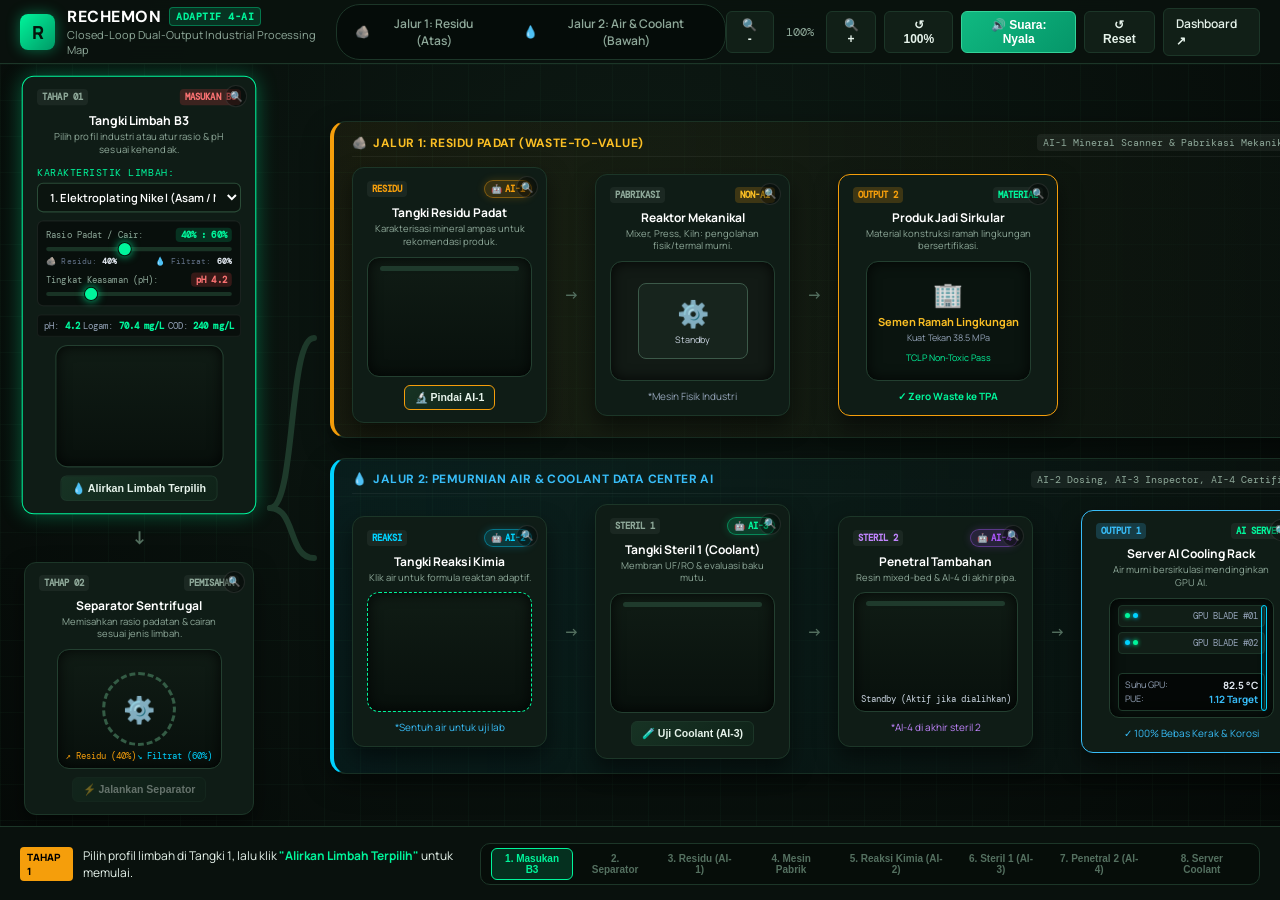
==== simulation.html @ 48125210 "Add files via upload" ====
<!doctype html>
<html lang="id">
<head>
  <meta charset="utf-8">
  <meta name="viewport" content="width=device-width, initial-scale=1">
  <meta name="theme-color" content="#070d0a">
  <meta name="description" content="Simulator Flowchart Horizontal RECHEMON: Pengolahan Limbah Industri Adaptif Multi-Karakteristik dengan 4-AI Sensor dan Sistem Pendingin Data Center.">
  <title>RECHEMON | Simulator Flowchart Horizontal 4-AI Adaptif</title>
  <link rel="preconnect" href="https://fonts.googleapis.com">
  <link href="https://fonts.googleapis.com/css2?family=DM+Mono:wght@400;500;700&family=DM+Sans:wght@400;500;700;800&family=Manrope:wght@400;500;600;700;800&display=swap" rel="stylesheet">
  <link rel="stylesheet" href="simulation.css">
</head>
<body>
  <div class="game-viewport">
    
    <!-- TOP GAME HUD BAR -->
    <header class="game-hud-top">
      <div class="brand-section">
        <div class="brand-badge">R</div>
        <div class="brand-title">
          <h1>RECHEMON <span class="tag">ADAPTIF 4-AI</span></h1>
          <p>Closed-Loop Dual-Output Industrial Processing Map</p>
        </div>
      </div>

      <!-- Quick Branch Focus Switcher -->
      <nav class="branch-switcher" aria-label="Pemilih Cabang Alur">
        <button type="button" class="branch-btn residue-btn" id="btnBranchResidue">
          <span>🪨</span> Jalur 1: Residu (Atas)
        </button>
        <button type="button" class="branch-btn water-btn" id="btnBranchWater">
          <span>💧</span> Jalur 2: Air & Coolant (Bawah)
        </button>
      </nav>

      <!-- HUD Controls -->
      <div class="hud-actions">
        <button type="button" class="hud-btn" id="btnZoomOut" title="Perkecil Tampilan (Zoom Out)">🔍 -</button>
        <span id="zoomDisplay" style="font-family:var(--font-mono); font-size:12px; color:var(--text-muted); min-width:36px; text-align:center;">100%</span>
        <button type="button" class="hud-btn" id="btnZoomIn" title="Perbesar Tampilan (Zoom In)">🔍 +</button>
        <button type="button" class="hud-btn" id="btnZoomReset" title="Reset Zoom">↺ 100%</button>
        <button type="button" class="hud-btn btn-accent" id="btnToggleSound">🔊 Suara: Nyala</button>
        <button type="button" class="hud-btn" id="btnResetSim" title="Ulangi dari Awal">↺ Reset</button>
        <a href="index.html" class="hud-btn" style="text-decoration:none;">Dashboard ↗</a>
      </div>
    </header>

    <!-- SCROLLABLE & ZOOMABLE PANORAMIC CANVAS -->
    <main class="canvas-container" id="canvasContainer">
      <div class="panoramic-track" id="panoramicTrack">
        
        <!-- FLOWCHART BOARD -->
        <div class="flowchart-board">

          <!-- COLUMN 1: INLET & CENTRIFUGAL SEPARATION -->
          <div class="flowchart-inlet-col">
            
            <!-- STATION 1: RAW WASTE INPUT & ADAPTIVE SELECTOR -->
            <section class="plant-unit" id="unitRawTank" style="width:230px;">
              <button type="button" class="zoom-target-btn" title="Lihat Lebih Dekat">🔍</button>
              <div class="unit-header">
                <span class="unit-tag">TAHAP 01</span>
                <span class="unit-tag" style="background:rgba(239,68,68,0.2); color:#f87171;">MASUKAN B3</span>
              </div>
              <h2 class="unit-title">Tangki Limbah B3</h2>
              <p class="unit-desc">Pilih profil industri atau atur rasio & pH sesuai kehendak.</p>

              <!-- ADAPTIVE WASTE PROFILE SELECTOR & TUNER -->
              <div class="waste-profile-selector">
                <label for="selectWasteProfile">Karakteristik Limbah:</label>
                <select class="waste-select-dropdown" id="selectWasteProfile" aria-label="Pilih Jenis Limbah Industri">
                  <option value="electroplating" selected>1. Elektroplating Nikel (Asam / Ni-Cr)</option>
                  <option value="textile">2. Tekstil & Pewarna (Basa / COD Tinggi)</option>
                  <option value="mineral">3. Semen & Mineral (Slurry Silika 84%)</option>
                  <option value="petrochemical">4. Kilang Petrokimia (Oli & Hidrokarbon)</option>
                  <option value="custom">⚙️ Kustom Mandiri (Slider Bebas)</option>
                </select>

                <!-- INTERACTIVE SLIDERS FOR JURY/USER CUSTOMIZATION -->
                <div class="waste-sliders-panel" id="wasteSlidersPanel">
                  <div class="slider-control-row">
                    <div class="slider-header">
                      <span>Rasio Padat / Cair:</span>
                      <span id="labelRatioValue" class="slider-badge">40% : 60%</span>
                    </div>
                    <input type="range" id="rangeSolidRatio" min="15" max="75" step="5" value="40" class="sim-slider" title="Geser untuk mengatur rasio padat/cair">
                    <div class="slider-sublabels">
                      <span>🪨 Residu: <b id="sublabelSolid">40%</b></span>
                      <span>💧 Filtrat: <b id="sublabelLiquid">60%</b></span>
                    </div>
                  </div>

                  <div class="slider-control-row">
                    <div class="slider-header">
                      <span>Tingkat Keasaman (pH):</span>
                      <span id="labelPhValue" class="slider-badge ph-badge-acid">pH 4.2</span>
                    </div>
                    <input type="range" id="rangeWastePh" min="2.0" max="12.0" step="0.2" value="4.2" class="sim-slider" title="Geser untuk mengatur pH masukan">
                  </div>
                </div>

                <div class="waste-live-telemetry" id="wasteTelemetry">
                  <span>pH: <strong id="wasteTelePh">4.2</strong></span>
                  <span>Logam: <strong id="wasteTeleMetals">70.4 mg/L</strong></span>
                  <span>COD: <strong id="wasteTeleCod">240 mg/L</strong></span>
                </div>
              </div>

              <div class="tank-vessel">
                <div class="liquid-layer sludge-electro" id="tankRawLiquid">
                  <div class="wave-top"></div>
                  <div class="bubble" style="left:20%; animation-delay:0.2s;"></div>
                  <div class="bubble" style="left:60%; animation-delay:0.9s;"></div>
                </div>
              </div>

              <button type="button" class="unit-action-btn" id="btnPourWaste">
                💧 Alirkan Limbah Terpilih
              </button>
            </section>

            <!-- CONNECTOR ARROW DOWN -->
            <div style="text-align:center; color:var(--text-dim); font-size:18px; font-weight:800;">↓</div>

            <!-- STATION 2: CENTRIFUGAL SEPARATOR -->
            <section class="plant-unit" id="unitCentrifuge" style="width:230px;">
              <button type="button" class="zoom-target-btn" title="Lihat Lebih Dekat">🔍</button>
              <div class="unit-header">
                <span class="unit-tag">TAHAP 02</span>
                <span class="unit-tag">PEMISAHAN</span>
              </div>
              <h2 class="unit-title">Separator Sentrifugal</h2>
              <p class="unit-desc">Memisahkan rasio padatan & cairan sesuai jenis limbah.</p>

              <div class="tank-vessel" style="justify-content:center; align-items:center;">
                <div class="centrifuge-disk" id="centrifugeDisk">
                  <div style="font-size:26px;">⚙️</div>
                </div>
                <div style="display:flex; justify-content:space-between; width:100%; padding:0 8px; position:absolute; bottom:6px;">
                  <span id="labelSludgeRatio" style="font-size:9px; color:#f59e0b; font-family:var(--font-mono);">↗ Residu (40%)</span>
                  <span id="labelWaterRatio" style="font-size:9px; color:#00d2ff; font-family:var(--font-mono);">↘ Filtrat (60%)</span>
                </div>
              </div>

              <button type="button" class="unit-action-btn" id="btnSeparate" disabled>
                ⚡ Jalankan Separator
              </button>
            </section>

          </div>

          <!-- FLOWCHART FORK JUNCTION (BRANCHING PIPES SVG) -->
          <div class="flowchart-fork-junction">
            <svg class="fork-svg" viewBox="0 0 44 360">
              <!-- Upper Pipe to Residue Row -->
              <path class="fork-pipe" d="M 0 240 C 26 240, 18 70, 44 70" />
              <path class="fork-flow pipe-sludge" id="pipeSludgeFlow" d="M 0 240 C 26 240, 18 70, 44 70" />

              <!-- Lower Pipe to Water Row -->
              <path class="fork-pipe" d="M 0 240 C 26 240, 18 290, 44 290" />
              <path class="fork-flow pipe-water" id="pipeWaterFlow" d="M 0 240 C 26 240, 18 290, 44 290" />
            </svg>
          </div>

          <!-- DUAL PARALLEL HORIZONTAL BRANCHES -->
          <div class="flowchart-branches">

            <!-- =======================================================
                 ROW 1 (TOP LINE): JALUR RESIDU PADAT (UPCYCLING)
                 ======================================================= -->
            <div class="flowchart-branch-row branch-row-residue">
              <div class="branch-row-header">
                <strong style="color:#fbbf24;">
                  <span>🪨</span> JALUR 1: RESIDU PADAT (WASTE-TO-VALUE)
                </strong>
                <span class="badge" id="badgeResidueHeader">AI-1 Mineral Scanner & Pabrikasi Mekanikal</span>
              </div>

              <div class="branch-units-line">
                
                <!-- STATION 3: RESIDUE TANK + AI-1 -->
                <section class="plant-unit ai-station-amber" id="unitResidueTank">
                  <button type="button" class="zoom-target-btn" title="Lihat Lebih Dekat">🔍</button>
                  <div class="unit-header">
                    <span class="unit-tag" style="color:#f59e0b;">RESIDU</span>
                    <div class="ai-badge badge-amber">
                      <span>🤖</span> AI-1
                    </div>
                  </div>
                  <h2 class="unit-title">Tangki Residu Padat</h2>
                  <p class="unit-desc">Karakterisasi mineral ampas untuk rekomendasi produk.</p>

                  <div class="tank-vessel">
                    <div class="scanner-rig"></div>
                    <div class="scanner-laser" id="laserAI1" style="background:linear-gradient(180deg, rgba(245,158,11,0.8), rgba(245,158,11,0.05));"></div>
                    <div class="liquid-layer sludge" id="tankResidueLiquid">
                      <div class="wave-top"></div>
                    </div>
                  </div>

                  <button type="button" class="unit-action-btn" id="btnScanResidueManual" style="border-color:#f59e0b;">
                    🔬 Pindai AI-1
                  </button>
                </section>

                <!-- CONNECTOR ARROW -->
                <div class="flow-arrow-connector" id="arrowResidueToMachine">→</div>

                <!-- STATION 4: MECHANICAL MACHINE (NON-AI) -->
                <section class="plant-unit" id="unitMechanicalMachine">
                  <button type="button" class="zoom-target-btn" title="Lihat Lebih Dekat">🔍</button>
                  <div class="unit-header">
                    <span class="unit-tag">PABRIKASI</span>
                    <span class="unit-tag" style="background:rgba(245,158,11,0.2); color:#fbbf24;">NON-AI</span>
                  </div>
                  <h2 class="unit-title">Reaktor Mekanikal</h2>
                  <p class="unit-desc">Mixer, Press, Kiln: pengolahan fisik/termal murni.</p>

                  <div class="tank-vessel" style="justify-content:center; align-items:center; background:#121a15;">
                    <div class="mechanical-mixer">
                      <div class="gear-icon" id="machineGear">⚙️</div>
                      <span id="machineStatusText" style="font-size:9px; color:#cbd5e1; text-align:center; padding:2px;">Standby</span>
                    </div>
                  </div>

                  <div style="font-size:10px; color:#94a3b8; margin-top:8px; text-align:center;">
                    *Mesin Fisik Industri
                  </div>
                </section>

                <!-- CONNECTOR ARROW -->
                <div class="flow-arrow-connector" id="arrowMachineToProduct">→</div>

                <!-- STATION 5: PRODUCT SHOWCASE -->
                <section class="plant-unit" id="unitProductShowcase" style="border-color:#f59e0b; width:220px;">
                  <button type="button" class="zoom-target-btn" title="Lihat Lebih Dekat">🔍</button>
                  <div class="unit-header">
                    <span class="unit-tag" style="background:rgba(245,158,11,0.2); color:#f59e0b;">OUTPUT 2</span>
                    <span class="unit-tag" style="color:#00f59b;">MATERIAL</span>
                  </div>
                  <h2 class="unit-title">Produk Jadi Sirkular</h2>
                  <p class="unit-desc">Material konstruksi ramah lingkungan bersertifikasi.</p>

                  <div class="tank-vessel" style="background:#0a140f; padding:8px; justify-content:center;">
                    <div id="productShowcaseContent" style="text-align:center;">
                      <div style="font-size:24px; margin-bottom:4px;">🏢</div>
                      <strong style="color:#fbbf24; font-size:11px; display:block;">Semen Ramah Lingkungan</strong>
                      <span style="font-size:9px; color:#94a3b8; display:block; margin-top:2px;">Kuat Tekan 38.5 MPa</span>
                      <span style="font-size:9px; color:#00f59b;">TCLP Non-Toxic Pass</span>
                    </div>
                  </div>

                  <div style="font-size:10px; color:#00f59b; margin-top:8px; font-weight:700;">
                    ✓ Zero Waste ke TPA
                  </div>
                </section>

              </div>
            </div>

            <!-- =======================================================
                 ROW 2 (BOTTOM LINE): JALUR PEMURNIAN AIR & COOLANT AI
                 ======================================================= -->
            <div class="flowchart-branch-row branch-row-water">
              <div class="branch-row-header">
                <strong style="color:#38bdf8;">
                  <span>💧</span> JALUR 2: PEMURNIAN AIR & COOLANT DATA CENTER AI
                </strong>
                <span class="badge" id="badgeWaterHeader">AI-2 Dosing, AI-3 Inspector, AI-4 Certifier</span>
              </div>

              <div class="branch-units-line">

                <!-- STATION 6: CHEMICAL REACTION TANK + AI-2 -->
                <section class="plant-unit ai-station-cyan" id="unitWaterTank">
                  <button type="button" class="zoom-target-btn" title="Lihat Lebih Dekat">🔍</button>
                  <div class="unit-header">
                    <span class="unit-tag" style="color:#00d2ff;">REAKSI</span>
                    <div class="ai-badge badge-cyan">
                      <span>🤖</span> AI-2
                    </div>
                  </div>
                  <h2 class="unit-title">Tangki Reaksi Kimia</h2>
                  <p class="unit-desc">Klik air untuk formula reaktan adaptif.</p>

                  <div class="tank-vessel clickable-tank" id="clickableWaterArea" title="👉 KLIK AIR DI SINI UNTUK UJI LAB & FORMULA AI-2">
                    <div id="reagentInjector" style="position:absolute; top:6px; left:50%; transform:translateX(-50%); z-index:15; font-size:9px; color:#00d2ff; font-family:var(--font-mono); display:none;">
                      [INJEKSI...]
                    </div>
                    <div class="liquid-layer dirty-water" id="tankWaterLiquid">
                      <div class="wave-top"></div>
                      <div style="position:absolute; top:40%; left:50%; transform:translate(-50%, -50%); color:#ffffff; font-size:10px; font-weight:700; text-shadow:0 1px 4px rgba(0,0,0,0.8); pointer-events:none; text-align:center;">
                        👆 KLIK AIR<br>UJI AI-2
                      </div>
                    </div>
                  </div>

                  <div style="font-size:10px; color:#38bdf8; margin-top:8px;">
                    *Sentuh air untuk uji lab
                  </div>
                </section>

                <!-- CONNECTOR ARROW -->
                <div class="flow-arrow-connector" id="arrowWaterToSteril">→</div>

                <!-- STATION 7: STERILIZATION TANK + AI-3 -->
                <section class="plant-unit ai-station" id="unitSterilTank">
                  <button type="button" class="zoom-target-btn" title="Lihat Lebih Dekat">🔍</button>
                  <div class="unit-header">
                    <span class="unit-tag">STERIL 1</span>
                    <div class="ai-badge">
                      <span>🤖</span> AI-3
                    </div>
                  </div>
                  <h2 class="unit-title">Tangki Steril 1 (Coolant)</h2>
                  <p class="unit-desc">Membran UF/RO & evaluasi baku mutu.</p>

                  <div class="tank-vessel">
                    <div class="scanner-rig"></div>
                    <div class="scanner-laser" id="laserAI3"></div>
                    <div class="liquid-layer pure-water" id="tankSterilLiquid">
                      <div class="wave-top"></div>
                    </div>
                  </div>

                  <button type="button" class="unit-action-btn" id="btnRecheckAI3">
                    🧪 Uji Coolant (AI-3)
                  </button>
                </section>

                <!-- CONNECTOR ARROW -->
                <div class="flow-arrow-connector" id="arrowSterilToPolish">→</div>

                <!-- STATION 8: POLISHING TANK + AI-4 -->
                <section class="plant-unit ai-station-purple" id="unitPolishTank">
                  <button type="button" class="zoom-target-btn" title="Lihat Lebih Dekat">🔍</button>
                  <div class="unit-header">
                    <span class="unit-tag" style="color:#c084fc;">STERIL 2</span>
                    <div class="ai-badge badge-purple">
                      <span>🤖</span> AI-4
                    </div>
                  </div>
                  <h2 class="unit-title">Penetral Tambahan</h2>
                  <p class="unit-desc">Resin mixed-bed & AI-4 di akhir pipa.</p>

                  <div class="tank-vessel">
                    <div class="scanner-rig"></div>
                    <div class="scanner-laser" id="laserAI4" style="background:linear-gradient(180deg, rgba(168,85,247,0.8), rgba(168,85,247,0.05));"></div>
                    <div class="liquid-layer coolant" id="tankPolishLiquid">
                      <div class="wave-top"></div>
                    </div>
                    <div id="polishStatusText" style="position:absolute; bottom:6px; left:6px; right:6px; font-size:9px; font-family:var(--font-mono); color:#cbd5e1; text-align:center; z-index:10;">
                      Standby (Aktif jika dialihkan)
                    </div>
                  </div>

                  <div style="font-size:10px; color:#c084fc; margin-top:8px; text-align:center;">
                    *AI-4 di akhir steril 2
                  </div>
                </section>

                <!-- CONNECTOR ARROW -->
                <div class="flow-arrow-connector" id="arrowPolishToServer">→</div>

                <!-- STATION 9: DATA CENTER AI SERVER COOLING -->
                <section class="plant-unit" id="unitServerCoolant" style="border-color:#38bdf8; width:220px;">
                  <button type="button" class="zoom-target-btn" title="Lihat Lebih Dekat">🔍</button>
                  <div class="unit-header">
                    <span class="unit-tag" style="background:rgba(56,189,248,0.2); color:#38bdf8;">OUTPUT 1</span>
                    <span class="unit-tag" style="color:#00f59b;">AI SERVER</span>
                  </div>
                  <h2 class="unit-title">Server AI Cooling Rack</h2>
                  <p class="unit-desc">Air murni bersirkulasi mendinginkan GPU AI.</p>

                  <div class="server-rack">
                    <div class="coolant-channel">
                      <div class="coolant-fill" id="serverCoolantFill"></div>
                    </div>

                    <div class="server-blade">
                      <div class="blade-leds">
                        <span class="blade-led"></span>
                        <span class="blade-led blue"></span>
                      </div>
                      <span style="font-size:9px; font-family:var(--font-mono); color:#94a3b8;">GPU BLADE #01</span>
                    </div>
                    <div class="server-blade">
                      <div class="blade-leds">
                        <span class="blade-led blue"></span>
                        <span class="blade-led"></span>
                      </div>
                      <span style="font-size:9px; font-family:var(--font-mono); color:#94a3b8;">GPU BLADE #02</span>
                    </div>

                    <!-- Telemetry -->
                    <div style="background:rgba(0,0,0,0.6); padding:4px 6px; border-radius:4px; border:1px solid #1e3a2b; margin-top:auto;">
                      <div style="display:flex; justify-content:space-between;">
                        <span style="font-size:9px; color:#94a3b8;">Suhu GPU:</span>
                        <span id="serverTempDisplay" style="font-size:10px; font-weight:700; color:#e2e8f0;">82.5 °C</span>
                      </div>
                      <div style="display:flex; justify-content:space-between;">
                        <span style="font-size:9px; color:#94a3b8;">PUE:</span>
                        <span id="serverPueDisplay" style="font-size:10px; font-weight:700; color:#38bdf8;">1.12 Target</span>
                      </div>
                    </div>
                  </div>

                  <div style="font-size:10px; color:#38bdf8; margin-top:8px; text-align:center;">
                    ✓ 100% Bebas Kerak & Korosi
                  </div>
                </section>

              </div>
            </div>

          </div>

        </div>

      </div>
    </main>

    <!-- BOTTOM GAME CONTROL & MINIMAP BAR -->
    <footer class="game-hud-bottom">
      <div class="quest-guide">
        <span class="quest-badge" id="questBadge">TAHAP 1</span>
        <div class="quest-text" id="questText">
          Pilih profil limbah di Tangki 1, lalu klik <strong>"Alirkan Limbah Terpilih"</strong> untuk memulai.
        </div>
      </div>

      <!-- Mini-Map Direct Jump Stations -->
      <nav class="minimap-bar" aria-label="Mini-Map Stasiun Pabrik">
        <button type="button" class="minimap-station current-pos" data-target="unitRawTank">1. Masukan B3</button>
        <button type="button" class="minimap-station" data-target="unitCentrifuge">2. Separator</button>
        <button type="button" class="minimap-station has-ai" data-target="unitResidueTank">3. Residu (AI-1)</button>
        <button type="button" class="minimap-station" data-target="unitMechanicalMachine">4. Mesin Pabrik</button>
        <button type="button" class="minimap-station has-ai" data-target="unitWaterTank">5. Reaksi Kimia (AI-2)</button>
        <button type="button" class="minimap-station has-ai" data-target="unitSterilTank">6. Steril 1 (AI-3)</button>
        <button type="button" class="minimap-station has-ai" data-target="unitPolishTank">7. Penetral 2 (AI-4)</button>
        <button type="button" class="minimap-station" data-target="unitServerCoolant">8. Server Coolant</button>
      </nav>
    </footer>

    <!-- =======================================================
         INTERACTIVE HOLOGRAPHIC MODALS
         ======================================================= -->

    <!-- MODAL 1: AI-1 RESIDUE SCAN & DYNAMIC PRODUCT OPTIONS -->
    <div class="holo-modal-overlay" id="modalAI1">
      <div class="holo-modal-card">
        <div class="modal-header">
          <div>
            <span class="modal-badge" style="background:rgba(245,158,11,0.2); color:#f59e0b; border:1px solid rgba(245,158,11,0.4);">
              🤖 AI-1 SENSOR ANALYZER
            </span>
            <h3 class="modal-title" id="ai1ModalTitle">Karakterisasi Residu Padat & Rekomendasi AI</h3>
          </div>
          <button type="button" class="modal-close-btn" title="Tutup">✕</button>
        </div>

        <div class="data-grid">
          <div class="data-tile">
            <span>Kandungan Silika-Alumina</span>
            <strong id="ai1SilicaDisplay">68.4 % (Tinggi)</strong>
          </div>
          <div class="data-tile">
            <span>Besi Oksida (Fe₂O₃)</span>
            <strong id="ai1IronDisplay">8.2 % (Stabil)</strong>
          </div>
          <div class="data-tile">
            <span>Kadar Logam Terikat</span>
            <strong id="ai1MetalsDisplay">1.8 % (Inert terikat)</strong>
          </div>
          <div class="data-tile">
            <span>Uji Pelindian Racun</span>
            <strong id="ai1TclpDisplay" style="color:#00f59b;">TCLP PASS (Aman)</strong>
          </div>
        </div>

        <div class="ai-recommendation-box" style="border-color:#f59e0b; background:rgba(245,158,11,0.08);">
          <p id="ai1RecommendationText">
            <strong>Hasil Rekomendasi Algoritma AI-1:</strong><br>
            Residu padat kaya akan prekursor geopolimer dan silika aktif. Sangat cocok dikonversi menjadi material konstruksi komersial. Silakan pilih produk tujuan untuk dikirim ke mesin pengolahan:
          </p>
        </div>

        <!-- Product Choices for Jury -->
        <div class="product-options-grid" id="productOptionsGrid">
          <div class="product-option-card selected" data-product="semen" id="cardOptSemen">
            <span class="icon">🏢</span>
            <strong id="optTitleSemen">Semen Hijau</strong>
            <small id="optDescSemen">Green Geopolymer Cement</small>
            <span class="opt-rec-badge" id="badgeOptSemen" style="display:none; font-size:8px; color:#fbbf24; background:rgba(251,191,36,0.15); border:1px solid #fbbf24; border-radius:3px; padding:1px 4px; margin-top:3px;">★ AI REKOMENDASI</span>
          </div>
          <div class="product-option-card" data-product="bata" id="cardOptBata">
            <span class="icon">🧱</span>
            <strong id="optTitleBata">Batu Bata</strong>
            <small id="optDescBata">Interlocking Eco-Brick</small>
            <span class="opt-rec-badge" id="badgeOptBata" style="display:none; font-size:8px; color:#fbbf24; background:rgba(251,191,36,0.15); border:1px solid #fbbf24; border-radius:3px; padding:1px 4px; margin-top:3px;">★ AI REKOMENDASI</span>
          </div>
          <div class="product-option-card" data-product="kerikil" id="cardOptKerikil">
            <span class="icon">🛣️</span>
            <strong id="optTitleKerikil">Kerikil / Paving</strong>
            <small id="optDescKerikil">Lightweight Aggregate</small>
            <span class="opt-rec-badge" id="badgeOptKerikil" style="display:none; font-size:8px; color:#fbbf24; background:rgba(251,191,36,0.15); border:1px solid #fbbf24; border-radius:3px; padding:1px 4px; margin-top:3px;">★ AI REKOMENDASI</span>
          </div>
        </div>

        <button type="button" class="modal-confirm-btn" id="btnConfirmResidueAI" style="background:linear-gradient(135deg, #f59e0b, #d97706); color:#fff;">
          ⚙️ Kirim ke Mesin Pengolahan Mekanikal →
        </button>
      </div>
    </div>

    <!-- MODAL 2: AI-2 WATER CHEMICAL DOSING ESTIMATOR -->
    <div class="holo-modal-overlay" id="modalAI2">
      <div class="holo-modal-card">
        <div class="modal-header">
          <div>
            <span class="modal-badge" style="background:rgba(0,210,255,0.2); color:#00d2ff; border:1px solid rgba(0,210,255,0.4);">
              🤖 AI-2 CHEMICAL DOSING ESTIMATOR
            </span>
            <h3 class="modal-title" id="ai2ModalTitle">Uji Laboratorium & Resep Reaktan AI-2</h3>
          </div>
          <button type="button" class="modal-close-btn" title="Tutup">✕</button>
        </div>

        <div class="data-grid">
          <div class="data-tile">
            <span>Tingkat Keasaman (pH)</span>
            <strong id="ai2PhDisplay" style="color:#f87171;">pH 4.2</strong>
          </div>
          <div class="data-tile">
            <span>Total Padatan Terlarut (TDS)</span>
            <strong id="ai2TdsDisplay">850 mg/L</strong>
          </div>
          <div class="data-tile">
            <span>Kandungan Logam / Pengotor</span>
            <strong id="ai2MetalsDisplay">12.4 mg/L</strong>
          </div>
          <div class="data-tile">
            <span>Beban Organik (COD)</span>
            <strong id="ai2CodDisplay">240 mg/L</strong>
          </div>
        </div>

        <div class="ai-recommendation-box" style="border-color:#00d2ff; background:rgba(0,210,255,0.08);">
          <div id="ai2RecipeList" style="color:#e0f2fe; font-size:12px; line-height:1.5;">
            <!-- Rendered dynamically -->
          </div>
        </div>

        <button type="button" class="modal-confirm-btn" id="btnApplyChemicalDosing" style="background:linear-gradient(135deg, #00d2ff, #0284c7); color:#031520;">
          🧪 OK — Terapkan Dosis Kimia Otomatis →
        </button>
      </div>
    </div>

    <!-- MODAL 3: AI-3 COOLANT QUALITY INSPECTOR (STAGE 1) -->
    <div class="holo-modal-overlay" id="modalAI3">
      <div class="holo-modal-card">
        <div class="modal-header">
          <div>
            <span class="modal-badge" style="background:rgba(0,245,155,0.2); color:#00f59b; border:1px solid rgba(0,245,155,0.4);">
              🤖 AI-3 COOLANT QUALITY INSPECTOR
            </span>
            <h3 class="modal-title">Pemeriksaan Spesifikasi Air Pendingin Server</h3>
          </div>
          <button type="button" class="modal-close-btn" title="Tutup">✕</button>
        </div>

        <div class="data-grid">
          <div class="data-tile">
            <span>Daya Hantar Listrik (EC)</span>
            <strong id="ai3EcDisplay">4.8 µS/cm (Toleransi &lt; 5.0)</strong>
          </div>
          <div class="data-tile">
            <span>Kadar Silika (SiO₂)</span>
            <strong id="ai3SilicaDisplay">0.08 mg/L (Anti Kerak)</strong>
          </div>
          <div class="data-tile">
            <span>Derajat Korosivitas</span>
            <strong style="color:#00f59b;">Inert (Aman untuk Chiller)</strong>
          </div>
          <div class="data-tile">
            <span>Status Sterilisasi UV</span>
            <strong style="color:#00f59b;">100% Bebas Mikroba</strong>
          </div>
        </div>

        <div class="ai-recommendation-box">
          <p id="ai3ExplanationText">
            <strong>Simulasi Keputusan untuk Juri:</strong><br>
            AI-3 mengevaluasi apakah air langsung memenuhi spesifikasi pendingin server AI atau membutuhkan penetralan lanjutan di Tangki 4.
          </p>
        </div>

        <div style="display:flex; gap:12px; margin-top:20px;">
          <button type="button" class="modal-confirm-btn" id="btnAI3Pass" style="flex:1;">
            ✓ Simulasi 1: Lolos Standar (Langsung ke Cool Down)
          </button>
          <button type="button" class="modal-confirm-btn" id="btnAI3Fail" style="flex:1; background:linear-gradient(135deg, #a855f7, #7e22ce); color:#fff;">
            ⚠️ Simulasi 2: Belum Layak (Lanjut ke Tangki 4 & AI-4)
          </button>
        </div>
      </div>
    </div>

    <!-- MODAL 4: AI-4 FINAL COOLANT CERTIFIER (STAGE 2) -->
    <div class="holo-modal-overlay" id="modalAI4">
      <div class="holo-modal-card">
        <div class="modal-header">
          <div>
            <span class="modal-badge" style="background:rgba(168,85,247,0.2); color:#c084fc; border:1px solid rgba(168,85,247,0.4);">
              🤖 AI-4 FINAL COOLANT CERTIFIER
            </span>
            <h3 class="modal-title">Sertifikasi Akhir Tahap Steril 2</h3>
          </div>
          <button type="button" class="modal-close-btn" title="Tutup">✕</button>
        </div>

        <div class="data-grid">
          <div class="data-tile">
            <span>Daya Hantar Listrik Akhir</span>
            <strong style="color:#00f59b;">0.8 µS/cm (Ultra-Deionized)</strong>
          </div>
          <div class="data-tile">
            <span>Silika & Mineral Terlarut</span>
            <strong style="color:#00f59b;">&lt; 0.01 mg/L (Nol Kerak)</strong>
          </div>
          <div class="data-tile">
            <span>Deionisasi Resin Mixed-Bed</span>
            <strong>100% Selesai</strong>
          </div>
          <div class="data-tile">
            <span>Sertifikat Kelayakan Server</span>
            <strong style="color:#c084fc;">AI CERTIFIED COOLANT</strong>
          </div>
        </div>

        <div class="ai-recommendation-box" style="border-color:#c084fc; background:rgba(168,85,247,0.08);">
          <p style="color:#f3e8ff;">
            <strong>Verifikasi AI-4 (Ditempatkan di Akhir Tangki 4):</strong><br>
            Air telah melalui deionisasi penuh dan dipastikan 100% aman untuk loop pendingin prosesor GPU AI berkecepatan tinggi tanpa resiko hambatan termal atau korsleting.
          </p>
        </div>

        <button type="button" class="modal-confirm-btn" id="btnConfirmAI4" style="background:linear-gradient(135deg, #00f59b, #00c97d); color:#051a0f;">
          🚀 Alirkan Air Murni ke Server AI Cool Down →
        </button>
      </div>
    </div>

  </div>

  <script src="simulation.js"></script>
</body>
</html>
---- simulation.css ----
/* ==========================================================================
   RECHEMON - Horizontal Flowchart Plant Simulator
   Design System: Industrial Cyber-Eco Dark Theme (Two-Line Flowchart Layout)
   Multi-Waste Profile Support
   ========================================================================== */

:root {
  --bg-dark: #070d0a;
  --bg-panel: #0d1712;
  --bg-card: #0f1c16;
  --bg-card-hover: #15271f;
  --border-subtle: #1c3628;
  --border-glow: #00f59b;
  --border-cyan: #00d2ff;
  --border-amber: #f59e0b;
  --border-purple: #c084fc;
  
  --text-main: #e6f3eb;
  --text-muted: #8ea899;
  --text-dim: #547060;

  --accent-emerald: #10b981;
  --accent-bright-green: #00f59b;
  --accent-cyan: #00d2ff;
  --accent-amber: #f59e0b;
  --accent-purple: #a855f7;
  --accent-rose: #f43f5e;
  
  --font-sans: 'Manrope', -apple-system, BlinkMacSystemFont, sans-serif;
  --font-mono: 'DM Mono', monospace;
  --font-display: 'DM Sans', sans-serif;
}

* {
  box-sizing: border-box;
  margin: 0;
  padding: 0;
  -webkit-font-smoothing: antialiased;
}

body {
  background-color: var(--bg-dark);
  color: var(--text-main);
  font-family: var(--font-sans);
  overflow: hidden;
  height: 100vh;
  width: 100vw;
  user-select: none;
}

/* App Viewport */
.game-viewport {
  position: relative;
  width: 100vw;
  height: 100vh;
  display: flex;
  flex-direction: column;
  background: radial-gradient(circle at 50% 30%, #0d1a14 0%, #050907 100%);
  overflow: hidden;
}

/* ==========================================================================
   Top HUD Bar
   ========================================================================== */
.game-hud-top {
  position: absolute;
  top: 0;
  left: 0;
  right: 0;
  height: 64px;
  background: rgba(10, 19, 14, 0.94);
  backdrop-filter: blur(14px);
  border-bottom: 1px solid var(--border-subtle);
  display: flex;
  align-items: center;
  justify-content: space-between;
  padding: 0 20px;
  z-index: 100;
}

.brand-section {
  display: flex;
  align-items: center;
  gap: 12px;
}

.brand-badge {
  width: 36px;
  height: 36px;
  background: linear-gradient(135deg, #00f59b, #009966);
  border-radius: 8px;
  display: flex;
  align-items: center;
  justify-content: center;
  font-weight: 800;
  font-size: 18px;
  color: #05140b;
  box-shadow: 0 0 14px rgba(0, 245, 155, 0.4);
}

.brand-title h1 {
  font-family: var(--font-display);
  font-size: 16px;
  font-weight: 700;
  letter-spacing: 0.5px;
  color: #ffffff;
  display: flex;
  align-items: center;
  gap: 8px;
}

.brand-title h1 span.tag {
  background: rgba(0, 245, 155, 0.15);
  border: 1px solid rgba(0, 245, 155, 0.35);
  color: var(--accent-bright-green);
  font-size: 10px;
  padding: 2px 6px;
  border-radius: 4px;
  font-family: var(--font-mono);
}

.brand-title p {
  font-size: 11px;
  color: var(--text-muted);
}

/* Branch Quick Switcher */
.branch-switcher {
  display: flex;
  background: rgba(6, 12, 9, 0.95);
  padding: 4px;
  border-radius: 24px;
  border: 1px solid var(--border-subtle);
  gap: 4px;
}

.branch-btn {
  background: transparent;
  border: none;
  color: var(--text-muted);
  font-family: var(--font-sans);
  font-size: 12px;
  font-weight: 600;
  padding: 6px 14px;
  border-radius: 18px;
  cursor: pointer;
  display: flex;
  align-items: center;
  gap: 6px;
  transition: all 0.25s ease;
}

.branch-btn.active.residue-btn {
  background: linear-gradient(135deg, #b45309, #d97706);
  color: #ffffff;
  box-shadow: 0 0 12px rgba(217, 119, 6, 0.45);
}

.branch-btn.active.water-btn {
  background: linear-gradient(135deg, #0284c7, #00d2ff);
  color: #031520;
  font-weight: 700;
  box-shadow: 0 0 12px rgba(0, 210, 255, 0.45);
}

.branch-btn:hover:not(.active) {
  background: rgba(255, 255, 255, 0.05);
  color: var(--text-main);
}

/* HUD Action Controls */
.hud-actions {
  display: flex;
  align-items: center;
  gap: 8px;
}

.hud-btn {
  background: rgba(20, 36, 27, 0.75);
  border: 1px solid var(--border-subtle);
  color: var(--text-main);
  padding: 6px 12px;
  border-radius: 6px;
  font-size: 12px;
  font-weight: 600;
  cursor: pointer;
  display: flex;
  align-items: center;
  gap: 4px;
  transition: all 0.2s ease;
}

.hud-btn:hover {
  background: var(--bg-card-hover);
  border-color: var(--accent-bright-green);
  color: #ffffff;
}

.hud-btn.btn-accent {
  background: linear-gradient(135deg, #10b981, #059669);
  border-color: #34d399;
  color: #ffffff;
}

/* ==========================================================================
   Panoramic Canvas Container (Strictly Bounded - No Void Overscroll)
   ========================================================================== */
.canvas-container {
  position: absolute;
  top: 64px;
  bottom: 74px;
  left: 0;
  right: 0;
  overflow-x: auto;
  overflow-y: auto;
  cursor: grab;
  scroll-behavior: smooth;
  touch-action: pan-x pan-y;
  background-image: 
    linear-gradient(to right, rgba(20, 48, 33, 0.2) 1px, transparent 1px),
    linear-gradient(to bottom, rgba(20, 48, 33, 0.2) 1px, transparent 1px);
  background-size: 36px 36px;
}

.canvas-container:active {
  cursor: grabbing;
}

.canvas-container::-webkit-scrollbar {
  height: 8px;
  width: 8px;
}

.canvas-container::-webkit-scrollbar-track {
  background: #09130e;
}

.canvas-container::-webkit-scrollbar-thumb {
  background: linear-gradient(90deg, #163625, #00f59b, #00d2ff);
  border-radius: 4px;
}

/* Panoramic Track - Width hugs content strictly */
.panoramic-track {
  position: relative;
  width: max-content;
  min-width: 100%;
  min-height: 100%;
  display: inline-flex;
  align-items: center;
  padding: 16px 50px 20px 24px;
  transition: transform 0.3s cubic-bezier(0.16, 1, 0.3, 1);
  transform-origin: 0% 50%;
}

/* ==========================================================================
   Horizontal Flowchart Layout Architecture
   ========================================================================== */
.flowchart-board {
  position: relative;
  display: flex;
  align-items: center;
  gap: 16px;
}

/* Column 1: Intake & Physical Separation */
.flowchart-inlet-col {
  display: flex;
  flex-direction: column;
  gap: 14px;
  justify-content: center;
}

/* Waste Selector Tool in Station 1 */
.waste-profile-selector {
  width: 100%;
  margin-bottom: 8px;
  display: flex;
  flex-direction: column;
  gap: 4px;
}

.waste-profile-selector label {
  font-size: 10px;
  font-family: var(--font-mono);
  color: var(--accent-bright-green);
  text-transform: uppercase;
  letter-spacing: 0.4px;
}

.waste-select-dropdown {
  width: 100%;
  background: #0b140f;
  border: 1px solid #2a4b37;
  color: #ffffff;
  font-family: var(--font-sans);
  font-size: 11px;
  font-weight: 600;
  padding: 5px 8px;
  border-radius: 6px;
  cursor: pointer;
  outline: none;
}

.waste-select-dropdown:focus {
  border-color: var(--accent-bright-green);
  box-shadow: 0 0 8px rgba(0, 245, 155, 0.3);
}

.waste-live-telemetry {
  display: flex;
  justify-content: space-between;
  width: 100%;
  background: rgba(0, 0, 0, 0.45);
  border: 1px solid rgba(255, 255, 255, 0.06);
  border-radius: 4px;
  padding: 4px 6px;
  margin-top: 4px;
  font-family: var(--font-mono);
  font-size: 9px;
  color: #94a3b8;
}

.waste-live-telemetry span strong {
  color: #00f59b;
}

/* Interactive Sliders Panel in Station 1 */
.waste-sliders-panel {
  background: rgba(0, 0, 0, 0.45);
  border: 1px solid rgba(255, 255, 255, 0.08);
  border-radius: 6px;
  padding: 6px 8px;
  margin-top: 4px;
  display: flex;
  flex-direction: column;
  gap: 6px;
}

.slider-control-row {
  display: flex;
  flex-direction: column;
  gap: 2px;
}

.slider-header {
  display: flex;
  justify-content: space-between;
  align-items: center;
  font-size: 9px;
  font-family: var(--font-mono);
  color: var(--text-muted);
}

.slider-badge {
  font-size: 9px;
  font-family: var(--font-mono);
  font-weight: 700;
  padding: 1px 5px;
  border-radius: 4px;
  background: rgba(0, 245, 155, 0.15);
  color: #00f59b;
}

.slider-badge.ph-badge-acid {
  background: rgba(239, 68, 68, 0.2);
  color: #f87171;
}

.slider-badge.ph-badge-neutral {
  background: rgba(56, 189, 248, 0.2);
  color: #38bdf8;
}

.slider-badge.ph-badge-base {
  background: rgba(168, 85, 247, 0.2);
  color: #c084fc;
}

.sim-slider {
  -webkit-appearance: none;
  appearance: none;
  width: 100%;
  height: 4px;
  border-radius: 2px;
  background: #193325;
  outline: none;
  cursor: pointer;
  margin: 3px 0;
}

.sim-slider::-webkit-slider-thumb {
  -webkit-appearance: none;
  appearance: none;
  width: 14px;
  height: 14px;
  border-radius: 50%;
  background: var(--accent-bright-green);
  box-shadow: 0 0 8px rgba(0, 245, 155, 0.8);
  cursor: pointer;
  border: 1.5px solid #06110a;
  transition: transform 0.1s ease;
}

.sim-slider::-webkit-slider-thumb:hover {
  transform: scale(1.25);
}

.slider-sublabels {
  display: flex;
  justify-content: space-between;
  font-size: 8px;
  font-family: var(--font-mono);
  color: #64748b;
}

.slider-sublabels b {
  color: #e2e8f0;
}

/* Connector Arrow Junction */
.flowchart-fork-junction {
  position: relative;
  width: 44px;
  display: flex;
  align-items: center;
  justify-content: center;
}

.fork-svg {
  width: 44px;
  height: 360px;
  overflow: visible;
}

.fork-pipe {
  stroke: #1e3a2b;
  stroke-width: 6px;
  fill: none;
  stroke-linecap: round;
}

.fork-flow {
  stroke-width: 4px;
  fill: none;
  stroke-dasharray: 8 12;
  stroke-linecap: round;
  opacity: 0;
  transition: opacity 0.3s ease;
}

.fork-flow.flowing {
  opacity: 1;
  animation: flowDash 0.8s linear infinite;
}

@keyframes flowDash {
  to { stroke-dashoffset: -20; }
}

/* Dual Horizontal Branches Container */
.flowchart-branches {
  display: flex;
  flex-direction: column;
  gap: 20px;
}

/* Branch Rows (Line 1: Solid Residue, Line 2: Water & Coolant) */
.flowchart-branch-row {
  position: relative;
  background: rgba(13, 23, 18, 0.65);
  border: 1px solid rgba(28, 54, 40, 0.85);
  border-radius: 16px;
  padding: 12px 18px 14px 18px;
  display: flex;
  flex-direction: column;
  gap: 10px;
  box-shadow: 0 10px 28px rgba(0, 0, 0, 0.45);
}

.flowchart-branch-row.branch-row-residue {
  border-left: 4px solid var(--accent-amber);
  background: linear-gradient(90deg, rgba(245, 158, 11, 0.06) 0%, rgba(13, 23, 18, 0.5) 100%);
}

.flowchart-branch-row.branch-row-water {
  border-left: 4px solid var(--accent-cyan);
  background: linear-gradient(90deg, rgba(0, 210, 255, 0.06) 0%, rgba(13, 23, 18, 0.5) 100%);
}

.branch-row-header {
  display: flex;
  align-items: center;
  justify-content: space-between;
  border-bottom: 1px solid rgba(255, 255, 255, 0.05);
  padding-bottom: 5px;
}

.branch-row-header strong {
  font-size: 12px;
  font-family: var(--font-display);
  letter-spacing: 0.4px;
  display: flex;
  align-items: center;
  gap: 6px;
}

.branch-row-header span.badge {
  font-size: 10px;
  font-family: var(--font-mono);
  padding: 2px 6px;
  border-radius: 4px;
  background: rgba(255, 255, 255, 0.06);
  color: var(--text-muted);
}

/* Units Container in Horizontal Row */
.branch-units-line {
  display: flex;
  align-items: center;
  gap: 14px;
}

/* Flowchart Arrow Connector */
.flow-arrow-connector {
  position: relative;
  display: flex;
  align-items: center;
  justify-content: center;
  width: 20px;
  color: var(--text-dim);
  font-size: 15px;
  font-weight: 700;
  transition: color 0.3s ease;
}

.flow-arrow-connector.flowing {
  color: var(--accent-bright-green);
  text-shadow: 0 0 8px var(--accent-bright-green);
}

/* ==========================================================================
   Plant Unit Cards
   ========================================================================== */
.plant-unit {
  position: relative;
  background: var(--bg-card);
  border: 1px solid var(--border-subtle);
  border-radius: 12px;
  padding: 12px 14px;
  display: flex;
  flex-direction: column;
  align-items: center;
  width: 195px;
  transition: all 0.25s ease;
  box-shadow: 0 10px 22px rgba(0, 0, 0, 0.5);
  flex-shrink: 0;
}

.plant-unit:hover {
  border-color: rgba(0, 245, 155, 0.4);
  transform: translateY(-2px);
  box-shadow: 0 12px 28px rgba(0, 0, 0, 0.65), 0 0 16px rgba(0, 245, 155, 0.1);
}

.plant-unit.active-focus {
  border-color: var(--accent-bright-green);
  box-shadow: 0 0 20px rgba(0, 245, 155, 0.35);
  transform: scale(1.02);
}

/* Unit Header */
.unit-header {
  width: 100%;
  display: flex;
  align-items: center;
  justify-content: space-between;
  margin-bottom: 6px;
}

.unit-tag {
  font-family: var(--font-mono);
  font-size: 9px;
  font-weight: 600;
  padding: 2px 5px;
  border-radius: 4px;
  background: rgba(255, 255, 255, 0.05);
  color: var(--text-muted);
}

.ai-badge {
  background: rgba(0, 245, 155, 0.16);
  border: 1px solid rgba(0, 245, 155, 0.4);
  color: var(--accent-bright-green);
  font-family: var(--font-mono);
  font-size: 9px;
  font-weight: 700;
  padding: 2px 6px;
  border-radius: 10px;
  display: flex;
  align-items: center;
  gap: 3px;
  box-shadow: 0 0 8px rgba(0, 245, 155, 0.2);
}

.ai-badge.badge-amber {
  background: rgba(245, 158, 11, 0.16);
  border-color: rgba(245, 158, 11, 0.4);
  color: var(--accent-amber);
  box-shadow: 0 0 8px rgba(245, 158, 11, 0.2);
}

.ai-badge.badge-cyan {
  background: rgba(0, 210, 255, 0.16);
  border-color: rgba(0, 210, 255, 0.4);
  color: var(--accent-cyan);
  box-shadow: 0 0 8px rgba(0, 210, 255, 0.2);
}

.ai-badge.badge-purple {
  background: rgba(168, 85, 247, 0.16);
  border-color: rgba(168, 85, 247, 0.4);
  color: var(--accent-purple);
  box-shadow: 0 0 8px rgba(168, 85, 247, 0.2);
}

.unit-title {
  font-size: 12px;
  font-weight: 700;
  color: #ffffff;
  text-align: center;
  margin-bottom: 2px;
}

.unit-desc {
  font-size: 9.5px;
  color: var(--text-muted);
  text-align: center;
  margin-bottom: 8px;
  max-width: 175px;
  line-height: 1.35;
}

/* Tank Vessel Graphics */
.tank-vessel {
  position: relative;
  width: 165px;
  height: 120px;
  background: linear-gradient(180deg, #101c15, #08100c);
  border: 1.5px solid #233f30;
  border-radius: 12px;
  overflow: hidden;
  display: flex;
  flex-direction: column;
  justify-content: flex-end;
  box-shadow: inset 0 0 14px rgba(0, 0, 0, 0.8);
}

.tank-vessel.clickable-tank {
  cursor: pointer;
  border-style: dashed;
  border-color: var(--accent-bright-green);
}

.tank-vessel.clickable-tank:hover {
  box-shadow: 0 0 18px rgba(0, 245, 155, 0.35), inset 0 0 14px rgba(0, 245, 155, 0.2);
}

/* Liquid Layer Types */
.liquid-layer {
  position: absolute;
  bottom: 0;
  left: 0;
  right: 0;
  height: 0%;
  transition: height 0.8s cubic-bezier(0.4, 0, 0.2, 1), background 0.5s ease;
  overflow: hidden;
}

/* Liquid color variations according to waste type */
.liquid-layer.sludge-electro {
  background: linear-gradient(180deg, #855b25, #473216);
  box-shadow: 0 -3px 10px rgba(133, 91, 37, 0.5);
}

.liquid-layer.sludge-textile {
  background: linear-gradient(180deg, #4c1d95, #1e1b4b);
  box-shadow: 0 -3px 10px rgba(76, 29, 149, 0.5);
}

.liquid-layer.sludge-mineral {
  background: linear-gradient(180deg, #71717a, #3f3f46);
  box-shadow: 0 -3px 10px rgba(113, 113, 122, 0.5);
}

.liquid-layer.sludge-petro {
  background: linear-gradient(180deg, #1e3a1f, #09120a);
  box-shadow: 0 -3px 10px rgba(30, 58, 31, 0.5);
}

.liquid-layer.sludge {
  background: linear-gradient(180deg, #855b25, #473216);
  box-shadow: 0 -3px 10px rgba(133, 91, 37, 0.5);
}

.liquid-layer.dirty-water,
.liquid-layer.dirty-electro {
  background: linear-gradient(180deg, #2b614e, #14352b);
  box-shadow: 0 -3px 10px rgba(43, 97, 78, 0.5);
}

.liquid-layer.dirty-textile {
  background: linear-gradient(180deg, #4c1d95, #2e1065);
  box-shadow: 0 -3px 12px rgba(126, 34, 206, 0.6);
}

.liquid-layer.dirty-mineral {
  background: linear-gradient(180deg, #52525b, #27272a);
  box-shadow: 0 -3px 10px rgba(82, 82, 91, 0.5);
}

.liquid-layer.dirty-petro {
  background: linear-gradient(180deg, #14532d, #022c22);
  box-shadow: 0 -3px 12px rgba(20, 83, 45, 0.6);
}

.liquid-layer.pure-water {
  background: linear-gradient(180deg, #00d2ff, #005f73);
  box-shadow: 0 -3px 12px rgba(0, 210, 255, 0.6);
}

.liquid-layer.coolant {
  background: linear-gradient(180deg, #38bdf8, #0369a1);
  box-shadow: 0 -3px 15px rgba(56, 189, 248, 0.8);
}

.wave-top {
  position: absolute;
  top: 0;
  left: -100%;
  width: 300%;
  height: 10px;
  background: radial-gradient(circle at 50% 100%, rgba(255, 255, 255, 0.35) 0%, transparent 70%);
  animation: waveMotion 3s linear infinite;
}

@keyframes waveMotion {
  0% { transform: translateX(0); }
  100% { transform: translateX(33.33%); }
}

.bubble {
  position: absolute;
  background: rgba(255, 255, 255, 0.3);
  border-radius: 50%;
  animation: bubbleRise 2.5s infinite ease-in;
}

@keyframes bubbleRise {
  0% { transform: translateY(100%) scale(0.6); opacity: 0; }
  50% { opacity: 0.8; }
  100% { transform: translateY(-70px) scale(1.1); opacity: 0; }
}

/* Scanner Rig */
.scanner-rig {
  position: absolute;
  top: 8px;
  left: 12px;
  right: 12px;
  height: 5px;
  background: #1f3a2c;
  border-radius: 3px;
  z-index: 15;
}

.scanner-laser {
  position: absolute;
  top: 5px;
  left: 0;
  right: 0;
  height: 0px;
  background: linear-gradient(180deg, rgba(0, 245, 155, 0.8), rgba(0, 245, 155, 0.05));
  pointer-events: none;
  opacity: 0;
  transition: opacity 0.3s ease;
}

.scanner-laser.active {
  opacity: 1;
  animation: laserScan 1.6s ease-in-out infinite alternate;
}

@keyframes laserScan {
  0% { height: 20px; }
  100% { height: 95px; }
}

/* Centrifuge Disk */
.centrifuge-disk {
  width: 74px;
  height: 74px;
  border-radius: 50%;
  border: 3px dashed #345c45;
  display: flex;
  align-items: center;
  justify-content: center;
  margin: auto;
  position: relative;
  transition: transform 0.5s ease;
}

.centrifuge-disk.spinning {
  animation: spinWheel 0.8s linear infinite;
  border-color: var(--accent-bright-green);
}

@keyframes spinWheel {
  0% { transform: rotate(0deg); }
  100% { transform: rotate(360deg); }
}

/* Mechanical Factory Mixer */
.mechanical-mixer {
  width: 110px;
  height: 76px;
  background: #17241d;
  border: 1.5px solid #3c5949;
  border-radius: 8px;
  margin: auto;
  position: relative;
  overflow: hidden;
  display: flex;
  flex-direction: column;
  align-items: center;
  justify-content: center;
}

.gear-icon {
  font-size: 26px;
  display: inline-block;
}

.gear-icon.spinning {
  animation: spinGear 2s linear infinite;
}

@keyframes spinGear {
  from { transform: rotate(0deg); }
  to { transform: rotate(360deg); }
}

/* Unit Action Buttons */
.unit-action-btn {
  margin-top: 8px;
  background: linear-gradient(135deg, #173324, #0f2218);
  border: 1px solid var(--border-subtle);
  color: var(--text-main);
  padding: 5px 10px;
  border-radius: 6px;
  font-size: 10.5px;
  font-weight: 700;
  cursor: pointer;
  display: flex;
  align-items: center;
  gap: 5px;
  transition: all 0.2s ease;
}

.unit-action-btn:hover:not(:disabled) {
  border-color: var(--accent-bright-green);
  background: linear-gradient(135deg, #10b981, #059669);
  color: #ffffff;
  box-shadow: 0 0 10px rgba(0, 245, 155, 0.4);
}

.unit-action-btn:disabled {
  opacity: 0.4;
  cursor: not-allowed;
}

/* Look Closer Button */
.zoom-target-btn {
  position: absolute;
  top: 8px;
  right: 8px;
  background: rgba(0, 0, 0, 0.4);
  border: 1px solid rgba(255, 255, 255, 0.1);
  color: var(--text-muted);
  width: 22px;
  height: 22px;
  border-radius: 50%;
  display: flex;
  align-items: center;
  justify-content: center;
  font-size: 10px;
  cursor: pointer;
  transition: all 0.2s ease;
}

.zoom-target-btn:hover {
  background: var(--accent-bright-green);
  color: #05140b;
  border-color: var(--accent-bright-green);
}

/* Server Rack */
.server-rack {
  width: 165px;
  height: 120px;
  background: #09120e;
  border: 1.5px solid #233e2f;
  border-radius: 10px;
  padding: 6px 8px;
  display: flex;
  flex-direction: column;
  gap: 5px;
  position: relative;
  box-shadow: inset 0 0 14px rgba(0, 0, 0, 0.9);
}

.server-blade {
  height: 22px;
  background: #111e17;
  border: 1px solid #1c3427;
  border-radius: 4px;
  display: flex;
  align-items: center;
  justify-content: space-between;
  padding: 0 6px;
}

.blade-leds {
  display: flex;
  gap: 3px;
}

.blade-led {
  width: 5px;
  height: 5px;
  border-radius: 50%;
  background: #00f59b;
  box-shadow: 0 0 4px #00f59b;
  animation: blinkLed 1.5s infinite alternate;
}

.blade-led.blue {
  background: #00d2ff;
  box-shadow: 0 0 4px #00d2ff;
}

@keyframes blinkLed {
  0% { opacity: 0.3; }
  100% { opacity: 1; }
}

.coolant-channel {
  position: absolute;
  top: 6px;
  bottom: 6px;
  right: 6px;
  width: 6px;
  background: rgba(0, 210, 255, 0.1);
  border-radius: 3px;
  border: 1px solid #00d2ff;
  overflow: hidden;
}

.coolant-fill {
  width: 100%;
  height: 0%;
  background: linear-gradient(180deg, #38bdf8, #0284c7);
  box-shadow: 0 0 8px #38bdf8;
  transition: height 1s ease;
}

/* ==========================================================================
   Modals & Holograms
   ========================================================================== */
.holo-modal-overlay {
  position: fixed;
  inset: 0;
  background: rgba(4, 9, 7, 0.75);
  backdrop-filter: blur(12px);
  z-index: 200;
  display: flex;
  align-items: center;
  justify-content: center;
  opacity: 0;
  pointer-events: none;
  transition: opacity 0.25s ease;
}

.holo-modal-overlay.open {
  opacity: 1;
  pointer-events: auto;
}

.holo-modal-card {
  background: #0d1a14;
  border: 1px solid var(--border-glow);
  border-radius: 16px;
  width: 90%;
  max-width: 560px;
  padding: 24px;
  box-shadow: 0 25px 60px rgba(0, 0, 0, 0.8), 0 0 35px rgba(0, 245, 155, 0.25);
  position: relative;
  transform: translateY(14px) scale(0.97);
  transition: all 0.25s cubic-bezier(0.16, 1, 0.3, 1);
}

.holo-modal-overlay.open .holo-modal-card {
  transform: translateY(0) scale(1);
}

.modal-header {
  display: flex;
  align-items: flex-start;
  justify-content: space-between;
  margin-bottom: 14px;
}

.modal-badge {
  font-family: var(--font-mono);
  font-size: 10.5px;
  font-weight: 700;
  padding: 3px 8px;
  border-radius: 6px;
  display: inline-block;
  margin-bottom: 4px;
}

.modal-title {
  font-size: 17px;
  font-weight: 800;
  color: #ffffff;
}

.modal-close-btn {
  background: rgba(255, 255, 255, 0.08);
  border: none;
  color: var(--text-muted);
  width: 26px;
  height: 26px;
  border-radius: 50%;
  font-size: 13px;
  cursor: pointer;
  display: flex;
  align-items: center;
  justify-content: center;
}

.modal-close-btn:hover {
  background: rgba(244, 63, 94, 0.2);
  color: var(--accent-rose);
}

.data-grid {
  display: grid;
  grid-template-columns: repeat(2, 1fr);
  gap: 8px;
  margin-bottom: 16px;
}

.data-tile {
  background: rgba(25, 43, 33, 0.6);
  border: 1px solid var(--border-subtle);
  border-radius: 8px;
  padding: 8px 10px;
}

.data-tile span {
  display: block;
  font-size: 9.5px;
  color: var(--text-muted);
  margin-bottom: 2px;
}

.data-tile strong {
  font-family: var(--font-mono);
  font-size: 13px;
  color: #ffffff;
}

.ai-recommendation-box {
  background: rgba(0, 245, 155, 0.08);
  border-left: 4px solid var(--accent-bright-green);
  border-radius: 0 8px 8px 0;
  padding: 10px 12px;
  margin-bottom: 16px;
}

.ai-recommendation-box p {
  font-size: 11.5px;
  line-height: 1.45;
  color: #d1fae5;
}

.product-options-grid {
  display: grid;
  grid-template-columns: repeat(3, 1fr);
  gap: 8px;
  margin-bottom: 18px;
}

.product-option-card {
  background: rgba(20, 36, 27, 0.7);
  border: 2px solid var(--border-subtle);
  border-radius: 8px;
  padding: 8px 6px;
  text-align: center;
  cursor: pointer;
  transition: all 0.2s ease;
}

.product-option-card:hover {
  border-color: rgba(0, 245, 155, 0.5);
  background: rgba(26, 48, 36, 0.8);
}

.product-option-card.selected {
  border-color: var(--accent-amber);
  background: rgba(217, 119, 6, 0.15);
  box-shadow: 0 0 12px rgba(217, 119, 6, 0.3);
}

.product-option-card span.icon {
  font-size: 22px;
  display: block;
  margin-bottom: 3px;
}

.product-option-card strong {
  font-size: 10.5px;
  color: #ffffff;
  display: block;
}

.product-option-card small {
  font-size: 8.5px;
  color: var(--text-muted);
}

.modal-confirm-btn {
  width: 100%;
  background: linear-gradient(135deg, #00f59b, #00b06f);
  border: none;
  color: #031c10;
  font-family: var(--font-sans);
  font-size: 13.5px;
  font-weight: 800;
  padding: 11px;
  border-radius: 8px;
  cursor: pointer;
  display: flex;
  align-items: center;
  justify-content: center;
  gap: 6px;
  box-shadow: 0 0 16px rgba(0, 245, 155, 0.4);
  transition: all 0.2s ease;
}

.modal-confirm-btn:hover {
  transform: translateY(-1px);
  box-shadow: 0 0 22px rgba(0, 245, 155, 0.6);
}

/* ==========================================================================
   Bottom HUD Bar
   ========================================================================== */
.game-hud-bottom {
  position: absolute;
  bottom: 0;
  left: 0;
  right: 0;
  height: 74px;
  background: rgba(10, 19, 14, 0.94);
  backdrop-filter: blur(14px);
  border-top: 1px solid var(--border-subtle);
  display: flex;
  align-items: center;
  justify-content: space-between;
  padding: 0 20px;
  z-index: 100;
}

.quest-guide {
  display: flex;
  align-items: center;
  gap: 10px;
}

.quest-badge {
  background: #f59e0b;
  color: #000;
  font-size: 10px;
  font-weight: 800;
  padding: 3px 7px;
  border-radius: 4px;
  text-transform: uppercase;
}

.quest-text {
  font-size: 12px;
  color: var(--text-main);
}

.quest-text strong {
  color: var(--accent-bright-green);
}

/* Minimap Station Teleport Bar */
.minimap-bar {
  display: flex;
  align-items: center;
  gap: 6px;
  background: rgba(6, 12, 9, 0.85);
  padding: 4px 10px;
  border-radius: 10px;
  border: 1px solid var(--border-subtle);
}

.minimap-station {
  background: transparent;
  border: 1px solid transparent;
  color: var(--text-dim);
  font-size: 10px;
  font-weight: 600;
  padding: 4px 8px;
  border-radius: 6px;
  cursor: pointer;
  transition: all 0.2s ease;
  display: flex;
  align-items: center;
  gap: 4px;
}

.minimap-station:hover {
  color: var(--text-main);
  background: rgba(255, 255, 255, 0.05);
}

.minimap-station.current-pos {
  background: rgba(0, 245, 155, 0.15);
  border-color: var(--accent-bright-green);
  color: var(--accent-bright-green);
  font-weight: 700;
}

@media (max-width: 900px) {
  .minimap-bar {
    display: none;
  }
}
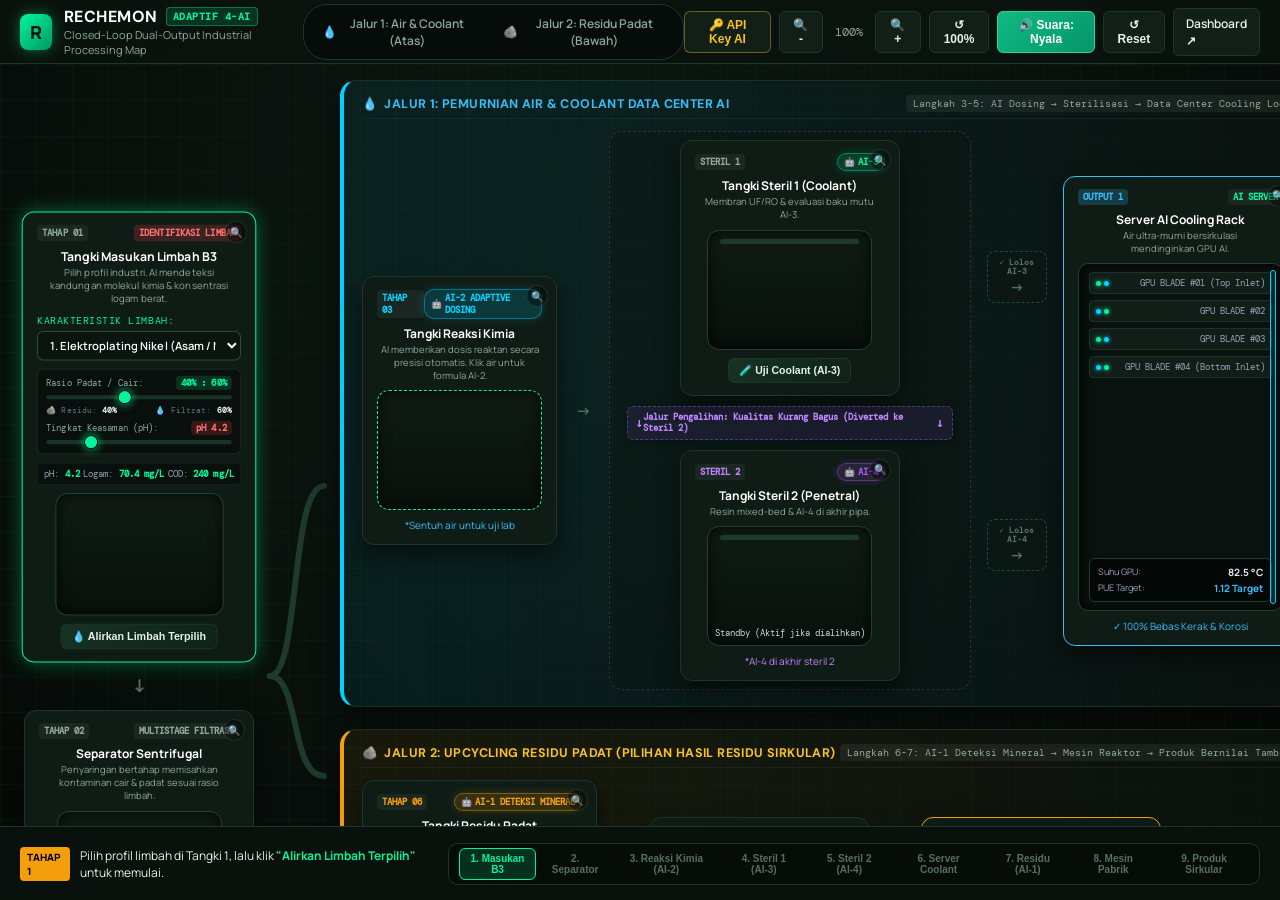
==== commit 4d9c09a2: "Add files via upload" ====
--- a/simulation.html
+++ b/simulation.html
@@ -1,18 +1,23 @@
 <!doctype html>
 <html lang="id">
+
 <head>
   <meta charset="utf-8">
   <meta name="viewport" content="width=device-width, initial-scale=1">
   <meta name="theme-color" content="#070d0a">
-  <meta name="description" content="Simulator Flowchart Horizontal RECHEMON: Pengolahan Limbah Industri Adaptif Multi-Karakteristik dengan 4-AI Sensor dan Sistem Pendingin Data Center.">
+  <meta name="description"
+    content="Simulator Flowchart Horizontal RECHEMON: Pengolahan Limbah Industri Adaptif Multi-Karakteristik dengan 4-AI Sensor dan Sistem Pendingin Data Center.">
   <title>RECHEMON | Simulator Flowchart Horizontal 4-AI Adaptif</title>
   <link rel="preconnect" href="https://fonts.googleapis.com">
-  <link href="https://fonts.googleapis.com/css2?family=DM+Mono:wght@400;500;700&family=DM+Sans:wght@400;500;700;800&family=Manrope:wght@400;500;600;700;800&display=swap" rel="stylesheet">
+  <link
+    href="https://fonts.googleapis.com/css2?family=DM+Mono:wght@400;500;700&family=DM+Sans:wght@400;500;700;800&family=Manrope:wght@400;500;600;700;800&display=swap"
+    rel="stylesheet">
   <link rel="stylesheet" href="simulation.css">
 </head>
+
 <body>
   <div class="game-viewport">
-    
+
     <!-- TOP GAME HUD BAR -->
     <header class="game-hud-top">
       <div class="brand-section">
@@ -25,18 +30,22 @@
 
       <!-- Quick Branch Focus Switcher -->
       <nav class="branch-switcher" aria-label="Pemilih Cabang Alur">
+        <button type="button" class="branch-btn water-btn" id="btnBranchWater">
+          <span>💧</span> Jalur 1: Air & Coolant (Atas)
+        </button>
         <button type="button" class="branch-btn residue-btn" id="btnBranchResidue">
-          <span>🪨</span> Jalur 1: Residu (Atas)
-        </button>
-        <button type="button" class="branch-btn water-btn" id="btnBranchWater">
-          <span>💧</span> Jalur 2: Air & Coolant (Bawah)
+          <span>🪨</span> Jalur 2: Residu Padat (Bawah)
         </button>
       </nav>
 
       <!-- HUD Controls -->
       <div class="hud-actions">
+        <button type="button" class="hud-btn" id="btnHudApiKey"
+          title="Atur API Key Google Gemini untuk Solusi AI Limbah"
+          style="color:#fbbf24; border-color:rgba(251,191,36,0.4);">🔑 API Key AI</button>
         <button type="button" class="hud-btn" id="btnZoomOut" title="Perkecil Tampilan (Zoom Out)">🔍 -</button>
-        <span id="zoomDisplay" style="font-family:var(--font-mono); font-size:12px; color:var(--text-muted); min-width:36px; text-align:center;">100%</span>
+        <span id="zoomDisplay"
+          style="font-family:var(--font-mono); font-size:12px; color:var(--text-muted); min-width:36px; text-align:center;">100%</span>
         <button type="button" class="hud-btn" id="btnZoomIn" title="Perbesar Tampilan (Zoom In)">🔍 +</button>
         <button type="button" class="hud-btn" id="btnZoomReset" title="Reset Zoom">↺ 100%</button>
         <button type="button" class="hud-btn btn-accent" id="btnToggleSound">🔊 Suara: Nyala</button>
@@ -48,22 +57,22 @@
     <!-- SCROLLABLE & ZOOMABLE PANORAMIC CANVAS -->
     <main class="canvas-container" id="canvasContainer">
       <div class="panoramic-track" id="panoramicTrack">
-        
+
         <!-- FLOWCHART BOARD -->
         <div class="flowchart-board">
 
           <!-- COLUMN 1: INLET & CENTRIFUGAL SEPARATION -->
           <div class="flowchart-inlet-col">
-            
+
             <!-- STATION 1: RAW WASTE INPUT & ADAPTIVE SELECTOR -->
             <section class="plant-unit" id="unitRawTank" style="width:230px;">
               <button type="button" class="zoom-target-btn" title="Lihat Lebih Dekat">🔍</button>
               <div class="unit-header">
                 <span class="unit-tag">TAHAP 01</span>
-                <span class="unit-tag" style="background:rgba(239,68,68,0.2); color:#f87171;">MASUKAN B3</span>
+                <span class="unit-tag" style="background:rgba(239,68,68,0.2); color:#f87171;">IDENTIFIKASI LIMBAH</span>
               </div>
-              <h2 class="unit-title">Tangki Limbah B3</h2>
-              <p class="unit-desc">Pilih profil industri atau atur rasio & pH sesuai kehendak.</p>
+              <h2 class="unit-title">Tangki Masukan Limbah B3</h2>
+              <p class="unit-desc">Pilih profil industri. AI mendeteksi kandungan molekul kimia & konsentrasi logam berat.</p>
 
               <!-- ADAPTIVE WASTE PROFILE SELECTOR & TUNER -->
               <div class="waste-profile-selector">
@@ -83,7 +92,8 @@
                       <span>Rasio Padat / Cair:</span>
                       <span id="labelRatioValue" class="slider-badge">40% : 60%</span>
                     </div>
-                    <input type="range" id="rangeSolidRatio" min="15" max="75" step="5" value="40" class="sim-slider" title="Geser untuk mengatur rasio padat/cair">
+                    <input type="range" id="rangeSolidRatio" min="15" max="75" step="5" value="40" class="sim-slider"
+                      title="Geser untuk mengatur rasio padat/cair">
                     <div class="slider-sublabels">
                       <span>🪨 Residu: <b id="sublabelSolid">40%</b></span>
                       <span>💧 Filtrat: <b id="sublabelLiquid">60%</b></span>
@@ -95,7 +105,8 @@
                       <span>Tingkat Keasaman (pH):</span>
                       <span id="labelPhValue" class="slider-badge ph-badge-acid">pH 4.2</span>
                     </div>
-                    <input type="range" id="rangeWastePh" min="2.0" max="12.0" step="0.2" value="4.2" class="sim-slider" title="Geser untuk mengatur pH masukan">
+                    <input type="range" id="rangeWastePh" min="2.0" max="12.0" step="0.2" value="4.2" class="sim-slider"
+                      title="Geser untuk mengatur pH masukan">
                   </div>
                 </div>
 
@@ -127,18 +138,21 @@
               <button type="button" class="zoom-target-btn" title="Lihat Lebih Dekat">🔍</button>
               <div class="unit-header">
                 <span class="unit-tag">TAHAP 02</span>
-                <span class="unit-tag">PEMISAHAN</span>
+                <span class="unit-tag">MULTISTAGE FILTRASI</span>
               </div>
               <h2 class="unit-title">Separator Sentrifugal</h2>
-              <p class="unit-desc">Memisahkan rasio padatan & cairan sesuai jenis limbah.</p>
+              <p class="unit-desc">Penyaringan bertahap memisahkan kontaminan cair & padat sesuai rasio limbah.</p>
 
               <div class="tank-vessel" style="justify-content:center; align-items:center;">
                 <div class="centrifuge-disk" id="centrifugeDisk">
                   <div style="font-size:26px;">⚙️</div>
                 </div>
-                <div style="display:flex; justify-content:space-between; width:100%; padding:0 8px; position:absolute; bottom:6px;">
-                  <span id="labelSludgeRatio" style="font-size:9px; color:#f59e0b; font-family:var(--font-mono);">↗ Residu (40%)</span>
-                  <span id="labelWaterRatio" style="font-size:9px; color:#00d2ff; font-family:var(--font-mono);">↘ Filtrat (60%)</span>
+                <div
+                  style="display:flex; justify-content:space-between; width:100%; padding:0 8px; position:absolute; bottom:6px;">
+                  <span id="labelWaterRatio" style="font-size:9px; color:#00d2ff; font-family:var(--font-mono);">↖
+                    Filtrat (60%)</span>
+                  <span id="labelSludgeRatio" style="font-size:9px; color:#f59e0b; font-family:var(--font-mono);">↙
+                    Residu (40%)</span>
                 </div>
               </div>
 
@@ -151,14 +165,14 @@
 
           <!-- FLOWCHART FORK JUNCTION (BRANCHING PIPES SVG) -->
           <div class="flowchart-fork-junction">
-            <svg class="fork-svg" viewBox="0 0 44 360">
-              <!-- Upper Pipe to Residue Row -->
-              <path class="fork-pipe" d="M 0 240 C 26 240, 18 70, 44 70" />
-              <path class="fork-flow pipe-sludge" id="pipeSludgeFlow" d="M 0 240 C 26 240, 18 70, 44 70" />
-
-              <!-- Lower Pipe to Water Row -->
-              <path class="fork-pipe" d="M 0 240 C 26 240, 18 290, 44 290" />
-              <path class="fork-flow pipe-water" id="pipeWaterFlow" d="M 0 240 C 26 240, 18 290, 44 290" />
+            <svg class="fork-svg" viewBox="0 0 54 480">
+              <!-- Upper Pipe to Water & Coolant Row (Branch 1) -->
+              <path class="fork-pipe" d="M 0 320 C 30 320, 20 130, 54 130" />
+              <path class="fork-flow pipe-water" id="pipeWaterFlow" d="M 0 320 C 30 320, 20 130, 54 130" />
+
+              <!-- Lower Pipe to Residue Row (Branch 2) -->
+              <path class="fork-pipe" d="M 0 320 C 30 320, 20 420, 54 420" />
+              <path class="fork-flow pipe-sludge" id="pipeSludgeFlow" d="M 0 320 C 30 320, 20 420, 54 420" />
             </svg>
           </div>
 
@@ -166,247 +180,306 @@
           <div class="flowchart-branches">
 
             <!-- =======================================================
-                 ROW 1 (TOP LINE): JALUR RESIDU PADAT (UPCYCLING)
+                 ROW 1 (TOP LINE): JALUR PEMURNIAN AIR & COOLANT DATA CENTER AI
+                 ======================================================= -->
+            <div class="flowchart-branch-row branch-row-water">
+              <div class="branch-row-header">
+                <strong style="color:#38bdf8;">
+                  <span>💧</span> JALUR 1: PEMURNIAN AIR & COOLANT DATA CENTER AI
+                </strong>
+                <span class="badge" id="badgeWaterHeader">Langkah 3-5: AI Dosing → Sterilisasi → Data Center Cooling Loop</span>
+              </div>
+
+              <div class="branch-units-line water-units-line">
+
+                <!-- STATION 3: CHEMICAL REACTION TANK + AI-2 -->
+                <section class="plant-unit ai-station-cyan" id="unitWaterTank">
+                  <button type="button" class="zoom-target-btn" title="Lihat Lebih Dekat">🔍</button>
+                  <div class="unit-header">
+                    <span class="unit-tag" style="color:#00d2ff;">TAHAP 03</span>
+                    <div class="ai-badge badge-cyan">
+                      <span>🤖</span> AI-2 ADAPTIVE DOSING
+                    </div>
+                  </div>
+                  <h2 class="unit-title">Tangki Reaksi Kimia</h2>
+                  <p class="unit-desc">AI memberikan dosis reaktan secara presisi otomatis. Klik air untuk formula AI-2.</p>
+
+                  <div class="tank-vessel clickable-tank" id="clickableWaterArea"
+                    title="👉 KLIK AIR DI SINI UNTUK UJI LAB & FORMULA AI-2">
+                    <div id="reagentInjector"
+                      style="position:absolute; top:6px; left:50%; transform:translateX(-50%); z-index:15; font-size:9px; color:#00d2ff; font-family:var(--font-mono); display:none;">
+                      [INJEKSI...]
+                    </div>
+                    <div class="liquid-layer dirty-water" id="tankWaterLiquid">
+                      <div class="wave-top"></div>
+                      <div
+                        style="position:absolute; top:40%; left:50%; transform:translate(-50%, -50%); color:#ffffff; font-size:10px; font-weight:700; text-shadow:0 1px 4px rgba(0,0,0,0.8); pointer-events:none; text-align:center;">
+                        👆 KLIK AIR<br>UJI AI-2
+                      </div>
+                    </div>
+                  </div>
+
+                  <div style="font-size:10px; color:#38bdf8; margin-top:8px;">
+                    *Sentuh air untuk uji lab
+                  </div>
+                </section>
+
+                <!-- CONNECTOR ARROW: WATER TO STERIL 1 -->
+                <div class="flow-arrow-connector" id="arrowWaterToSteril" title="Aliran ke Tahap Sterilisasi 1">→</div>
+
+                <!-- STERILIZATION DUAL-TIER CLUSTER (STERIL 1 ATAS & STERIL 2 BAWAH DENGAN HUBUNGAN BERBALIK) -->
+                <div class="steril-substation-cluster">
+
+                  <!-- TAHAP STERIL 1 (ATAS: EVALUASI AI-3) -->
+                  <section class="plant-unit ai-station" id="unitSterilTank">
+                    <button type="button" class="zoom-target-btn" title="Lihat Lebih Dekat">🔍</button>
+                    <div class="unit-header">
+                      <span class="unit-tag">STERIL 1</span>
+                      <div class="ai-badge">
+                        <span>🤖</span> AI-3
+                      </div>
+                    </div>
+                    <h2 class="unit-title">Tangki Steril 1 (Coolant)</h2>
+                    <p class="unit-desc">Membran UF/RO & evaluasi baku mutu AI-3.</p>
+
+                    <div class="tank-vessel">
+                      <div class="scanner-rig"></div>
+                      <div class="scanner-laser" id="laserAI3"></div>
+                      <div class="liquid-layer pure-water" id="tankSterilLiquid">
+                        <div class="wave-top"></div>
+                      </div>
+                    </div>
+
+                    <button type="button" class="unit-action-btn" id="btnRecheckAI3">
+                      🧪 Uji Coolant (AI-3)
+                    </button>
+                  </section>
+
+                  <!-- CONNECTOR DOWNWARD: HUBUNGAN BERBALIK (PENGALIHAN KE STERIL 2 JIKA HASIL KURANG BAGUS) -->
+                  <div class="steril-reroute-conduit" id="conduitSterilReroute"
+                    title="Hubungan Berbalik: Disalurkan ke Steril 2 jika hasil sterilisasi pertama kurang bagus">
+                    <div class="reroute-pipe-line" id="pipeSteril1To2">
+                      <span class="down-arrow">↓</span>
+                      <span class="reroute-label">Jalur Pengalihan: Kualitas Kurang Bagus (Diverted ke Steril 2)</span>
+                      <span class="down-arrow">↓</span>
+                    </div>
+                  </div>
+
+                  <!-- TAHAP STERIL 2 (BAWAH: PENETRAL TAMBAHAN RESIN MIXED-BED & AI-4) -->
+                  <section class="plant-unit ai-station-purple" id="unitPolishTank">
+                    <button type="button" class="zoom-target-btn" title="Lihat Lebih Dekat">🔍</button>
+                    <div class="unit-header">
+                      <span class="unit-tag" style="color:#c084fc;">STERIL 2</span>
+                      <div class="ai-badge badge-purple">
+                        <span>🤖</span> AI-4
+                      </div>
+                    </div>
+                    <h2 class="unit-title">Tangki Steril 2 (Penetral)</h2>
+                    <p class="unit-desc">Resin mixed-bed & AI-4 di akhir pipa.</p>
+
+                    <div class="tank-vessel">
+                      <div class="scanner-rig"></div>
+                      <div class="scanner-laser" id="laserAI4"
+                        style="background:linear-gradient(180deg, rgba(168,85,247,0.8), rgba(168,85,247,0.05));"></div>
+                      <div class="liquid-layer coolant" id="tankPolishLiquid">
+                        <div class="wave-top"></div>
+                      </div>
+                      <div id="polishStatusText"
+                        style="position:absolute; bottom:6px; left:6px; right:6px; font-size:9px; font-family:var(--font-mono); color:#cbd5e1; text-align:center; z-index:10;">
+                        Standby (Aktif jika dialihkan)
+                      </div>
+                    </div>
+
+                    <div style="font-size:10px; color:#c084fc; margin-top:8px; text-align:center;">
+                      *AI-4 di akhir steril 2
+                    </div>
+                  </section>
+
+                </div>
+
+                <!-- DUAL ROUTING MANIFOLD TO SERVER AI COOLING RACK -->
+                <div class="server-routing-manifold">
+                  <div class="manifold-branch top-branch" id="arrowSteril1ToServer"
+                    title="Jalur Langsung dari Steril 1 (Jika Lolos Standar AI-3)">
+                    <span class="manifold-pipe-label">✓ Lolos AI-3</span>
+                    <span class="manifold-arrow">→</span>
+                  </div>
+                  <div class="manifold-branch bottom-branch" id="arrowPolishToServer"
+                    title="Jalur dari Steril 2 (Setelah Sertifikasi AI-4 Selesai)">
+                    <span class="manifold-pipe-label">✓ Lolos AI-4</span>
+                    <span class="manifold-arrow">→</span>
+                  </div>
+                </div>
+
+                <!-- STATION 6: DATA CENTER AI SERVER COOLING RACK -->
+                <section class="plant-unit plant-unit-server" id="unitServerCoolant"
+                  style="border-color:#38bdf8; width:235px;">
+                  <button type="button" class="zoom-target-btn" title="Lihat Lebih Dekat">🔍</button>
+                  <div class="unit-header">
+                    <span class="unit-tag" style="background:rgba(56,189,248,0.2); color:#38bdf8;">OUTPUT 1</span>
+                    <span class="unit-tag" style="color:#00f59b;">AI SERVER</span>
+                  </div>
+                  <h2 class="unit-title">Server AI Cooling Rack</h2>
+                  <p class="unit-desc">Air ultra-murni bersirkulasi mendinginkan GPU AI.</p>
+
+                  <div class="server-rack-tower">
+                    <div class="coolant-channel">
+                      <div class="coolant-fill" id="serverCoolantFill"></div>
+                    </div>
+
+                    <div class="server-blade">
+                      <div class="blade-leds">
+                        <span class="blade-led"></span>
+                        <span class="blade-led blue"></span>
+                      </div>
+                      <span style="font-size:9px; font-family:var(--font-mono); color:#94a3b8;">GPU BLADE #01 (Top
+                        Inlet)</span>
+                    </div>
+                    <div class="server-blade">
+                      <div class="blade-leds">
+                        <span class="blade-led blue"></span>
+                        <span class="blade-led"></span>
+                      </div>
+                      <span style="font-size:9px; font-family:var(--font-mono); color:#94a3b8;">GPU BLADE #02</span>
+                    </div>
+                    <div class="server-blade">
+                      <div class="blade-leds">
+                        <span class="blade-led"></span>
+                        <span class="blade-led blue"></span>
+                      </div>
+                      <span style="font-size:9px; font-family:var(--font-mono); color:#94a3b8;">GPU BLADE #03</span>
+                    </div>
+                    <div class="server-blade">
+                      <div class="blade-leds">
+                        <span class="blade-led blue"></span>
+                        <span class="blade-led"></span>
+                      </div>
+                      <span style="font-size:9px; font-family:var(--font-mono); color:#94a3b8;">GPU BLADE #04 (Bottom
+                        Inlet)</span>
+                    </div>
+
+                    <!-- Telemetry -->
+                    <div
+                      style="background:rgba(0,0,0,0.6); padding:6px 8px; border-radius:6px; border:1px solid #1e3a2b; margin-top:auto;">
+                      <div style="display:flex; justify-content:space-between; margin-bottom:2px;">
+                        <span style="font-size:9px; color:#94a3b8;">Suhu GPU:</span>
+                        <span id="serverTempDisplay" style="font-size:10px; font-weight:700; color:#e2e8f0;">82.5
+                          °C</span>
+                      </div>
+                      <div style="display:flex; justify-content:space-between;">
+                        <span style="font-size:9px; color:#94a3b8;">PUE Target:</span>
+                        <span id="serverPueDisplay" style="font-size:10px; font-weight:700; color:#38bdf8;">1.12
+                          Target</span>
+                      </div>
+                    </div>
+                  </div>
+
+                  <div style="font-size:10px; color:#38bdf8; margin-top:8px; text-align:center;">
+                    ✓ 100% Bebas Kerak & Korosi
+                  </div>
+                </section>
+
+              </div>
+            </div>
+
+            <!-- =======================================================
+                 ROW 2 (BOTTOM LINE): JALUR RESIDU PADAT (UPCYCLING)
                  ======================================================= -->
             <div class="flowchart-branch-row branch-row-residue">
               <div class="branch-row-header">
                 <strong style="color:#fbbf24;">
-                  <span>🪨</span> JALUR 1: RESIDU PADAT (WASTE-TO-VALUE)
+                  <span>🪨</span> JALUR 2: UPCYCLING RESIDU PADAT (PILIHAN HASIL RESIDU SIRKULAR)
                 </strong>
-                <span class="badge" id="badgeResidueHeader">AI-1 Mineral Scanner & Pabrikasi Mekanikal</span>
+                <span class="badge" id="badgeResidueHeader">Langkah 6-7: AI-1 Deteksi Mineral → Mesin Reaktor → Produk Bernilai Tambah</span>
               </div>
 
               <div class="branch-units-line">
-                
-                <!-- STATION 3: RESIDUE TANK + AI-1 -->
-                <section class="plant-unit ai-station-amber" id="unitResidueTank">
+
+                <!-- STATION 7: RESIDUE TANK + AI-1 + AI WASTE ADVISOR -->
+                <section class="plant-unit ai-station-amber" id="unitResidueTank" style="width:235px;">
                   <button type="button" class="zoom-target-btn" title="Lihat Lebih Dekat">🔍</button>
                   <div class="unit-header">
-                    <span class="unit-tag" style="color:#f59e0b;">RESIDU</span>
+                    <span class="unit-tag" style="color:#f59e0b;">TAHAP 06</span>
                     <div class="ai-badge badge-amber">
-                      <span>🤖</span> AI-1
+                      <span>🤖</span> AI-1 DETEKSI MINERAL
                     </div>
                   </div>
                   <h2 class="unit-title">Tangki Residu Padat</h2>
-                  <p class="unit-desc">Karakterisasi mineral ampas untuk rekomendasi produk.</p>
+                  <p class="unit-desc">AI-1 mengidentifikasi komposisi mineral & logam untuk upcycling sirkular bernilai tambah.</p>
 
                   <div class="tank-vessel">
                     <div class="scanner-rig"></div>
-                    <div class="scanner-laser" id="laserAI1" style="background:linear-gradient(180deg, rgba(245,158,11,0.8), rgba(245,158,11,0.05));"></div>
+                    <div class="scanner-laser" id="laserAI1"
+                      style="background:linear-gradient(180deg, rgba(245,158,11,0.8), rgba(245,158,11,0.05));"></div>
                     <div class="liquid-layer sludge" id="tankResidueLiquid">
                       <div class="wave-top"></div>
                     </div>
                   </div>
 
-                  <button type="button" class="unit-action-btn" id="btnScanResidueManual" style="border-color:#f59e0b;">
-                    🔬 Pindai AI-1
-                  </button>
+                  <div style="display:flex; flex-direction:column; gap:6px; width:100%; margin-top:8px;">
+                    <button type="button" class="unit-action-btn" id="btnScanResidueManual"
+                      style="border-color:#f59e0b; width:100%; justify-content:center;">
+                      🔬 Pindai AI-1 (Material Konstruksi)
+                    </button>
+                    <button type="button" class="unit-action-btn btn-ai-special" id="btnOpenAiResidueSolver"
+                      style="width:100%; justify-content:center;">
+                      ✨ Solusi AI (Limbah Non-Paving)
+                    </button>
+                  </div>
                 </section>
 
                 <!-- CONNECTOR ARROW -->
                 <div class="flow-arrow-connector" id="arrowResidueToMachine">→</div>
 
-                <!-- STATION 4: MECHANICAL MACHINE (NON-AI) -->
-                <section class="plant-unit" id="unitMechanicalMachine">
+                <!-- STATION 8: MECHANICAL MACHINE -->
+                <section class="plant-unit" id="unitMechanicalMachine" style="width:220px;">
                   <button type="button" class="zoom-target-btn" title="Lihat Lebih Dekat">🔍</button>
                   <div class="unit-header">
                     <span class="unit-tag">PABRIKASI</span>
-                    <span class="unit-tag" style="background:rgba(245,158,11,0.2); color:#fbbf24;">NON-AI</span>
-                  </div>
-                  <h2 class="unit-title">Reaktor Mekanikal</h2>
-                  <p class="unit-desc">Mixer, Press, Kiln: pengolahan fisik/termal murni.</p>
+                    <span class="unit-tag" style="background:rgba(245,158,11,0.2); color:#fbbf24;">REAKTOR</span>
+                  </div>
+                  <h2 class="unit-title">Reaktor Mekanikal / BAT</h2>
+                  <p class="unit-desc">Mixer, Press, Kiln, atau teknologi khusus AI.</p>
 
                   <div class="tank-vessel" style="justify-content:center; align-items:center; background:#121a15;">
                     <div class="mechanical-mixer">
                       <div class="gear-icon" id="machineGear">⚙️</div>
-                      <span id="machineStatusText" style="font-size:9px; color:#cbd5e1; text-align:center; padding:2px;">Standby</span>
-                    </div>
-                  </div>
-
-                  <div style="font-size:10px; color:#94a3b8; margin-top:8px; text-align:center;">
-                    *Mesin Fisik Industri
+                      <span id="machineStatusText"
+                        style="font-size:9px; color:#cbd5e1; text-align:center; padding:2px;">Standby</span>
+                    </div>
+                  </div>
+
+                  <div id="machineSubtitleText"
+                    style="font-size:10px; color:#94a3b8; margin-top:8px; text-align:center;">
+                    *Mesin Fisik Industri / Reaktor Adaptif
                   </div>
                 </section>
 
                 <!-- CONNECTOR ARROW -->
                 <div class="flow-arrow-connector" id="arrowMachineToProduct">→</div>
 
-                <!-- STATION 5: PRODUCT SHOWCASE -->
-                <section class="plant-unit" id="unitProductShowcase" style="border-color:#f59e0b; width:220px;">
+                <!-- STATION 9: PRODUCT SHOWCASE -->
+                <section class="plant-unit" id="unitProductShowcase" style="border-color:#f59e0b; width:240px;">
                   <button type="button" class="zoom-target-btn" title="Lihat Lebih Dekat">🔍</button>
                   <div class="unit-header">
                     <span class="unit-tag" style="background:rgba(245,158,11,0.2); color:#f59e0b;">OUTPUT 2</span>
-                    <span class="unit-tag" style="color:#00f59b;">MATERIAL</span>
+                    <span class="unit-tag" style="color:#00f59b;">SIRKULAR</span>
                   </div>
                   <h2 class="unit-title">Produk Jadi Sirkular</h2>
-                  <p class="unit-desc">Material konstruksi ramah lingkungan bersertifikasi.</p>
+                  <p class="unit-desc">Material atau produk bernilai ekonomi hasil olahan.</p>
 
                   <div class="tank-vessel" style="background:#0a140f; padding:8px; justify-content:center;">
                     <div id="productShowcaseContent" style="text-align:center;">
                       <div style="font-size:24px; margin-bottom:4px;">🏢</div>
                       <strong style="color:#fbbf24; font-size:11px; display:block;">Semen Ramah Lingkungan</strong>
-                      <span style="font-size:9px; color:#94a3b8; display:block; margin-top:2px;">Kuat Tekan 38.5 MPa</span>
+                      <span style="font-size:9px; color:#94a3b8; display:block; margin-top:2px;">Kuat Tekan 38.5
+                        MPa</span>
                       <span style="font-size:9px; color:#00f59b;">TCLP Non-Toxic Pass</span>
                     </div>
                   </div>
 
-                  <div style="font-size:10px; color:#00f59b; margin-top:8px; font-weight:700;">
+                  <div id="productFooterBadge" style="font-size:10px; color:#00f59b; margin-top:8px; font-weight:700;">
                     ✓ Zero Waste ke TPA
-                  </div>
-                </section>
-
-              </div>
-            </div>
-
-            <!-- =======================================================
-                 ROW 2 (BOTTOM LINE): JALUR PEMURNIAN AIR & COOLANT AI
-                 ======================================================= -->
-            <div class="flowchart-branch-row branch-row-water">
-              <div class="branch-row-header">
-                <strong style="color:#38bdf8;">
-                  <span>💧</span> JALUR 2: PEMURNIAN AIR & COOLANT DATA CENTER AI
-                </strong>
-                <span class="badge" id="badgeWaterHeader">AI-2 Dosing, AI-3 Inspector, AI-4 Certifier</span>
-              </div>
-
-              <div class="branch-units-line">
-
-                <!-- STATION 6: CHEMICAL REACTION TANK + AI-2 -->
-                <section class="plant-unit ai-station-cyan" id="unitWaterTank">
-                  <button type="button" class="zoom-target-btn" title="Lihat Lebih Dekat">🔍</button>
-                  <div class="unit-header">
-                    <span class="unit-tag" style="color:#00d2ff;">REAKSI</span>
-                    <div class="ai-badge badge-cyan">
-                      <span>🤖</span> AI-2
-                    </div>
-                  </div>
-                  <h2 class="unit-title">Tangki Reaksi Kimia</h2>
-                  <p class="unit-desc">Klik air untuk formula reaktan adaptif.</p>
-
-                  <div class="tank-vessel clickable-tank" id="clickableWaterArea" title="👉 KLIK AIR DI SINI UNTUK UJI LAB & FORMULA AI-2">
-                    <div id="reagentInjector" style="position:absolute; top:6px; left:50%; transform:translateX(-50%); z-index:15; font-size:9px; color:#00d2ff; font-family:var(--font-mono); display:none;">
-                      [INJEKSI...]
-                    </div>
-                    <div class="liquid-layer dirty-water" id="tankWaterLiquid">
-                      <div class="wave-top"></div>
-                      <div style="position:absolute; top:40%; left:50%; transform:translate(-50%, -50%); color:#ffffff; font-size:10px; font-weight:700; text-shadow:0 1px 4px rgba(0,0,0,0.8); pointer-events:none; text-align:center;">
-                        👆 KLIK AIR<br>UJI AI-2
-                      </div>
-                    </div>
-                  </div>
-
-                  <div style="font-size:10px; color:#38bdf8; margin-top:8px;">
-                    *Sentuh air untuk uji lab
-                  </div>
-                </section>
-
-                <!-- CONNECTOR ARROW -->
-                <div class="flow-arrow-connector" id="arrowWaterToSteril">→</div>
-
-                <!-- STATION 7: STERILIZATION TANK + AI-3 -->
-                <section class="plant-unit ai-station" id="unitSterilTank">
-                  <button type="button" class="zoom-target-btn" title="Lihat Lebih Dekat">🔍</button>
-                  <div class="unit-header">
-                    <span class="unit-tag">STERIL 1</span>
-                    <div class="ai-badge">
-                      <span>🤖</span> AI-3
-                    </div>
-                  </div>
-                  <h2 class="unit-title">Tangki Steril 1 (Coolant)</h2>
-                  <p class="unit-desc">Membran UF/RO & evaluasi baku mutu.</p>
-
-                  <div class="tank-vessel">
-                    <div class="scanner-rig"></div>
-                    <div class="scanner-laser" id="laserAI3"></div>
-                    <div class="liquid-layer pure-water" id="tankSterilLiquid">
-                      <div class="wave-top"></div>
-                    </div>
-                  </div>
-
-                  <button type="button" class="unit-action-btn" id="btnRecheckAI3">
-                    🧪 Uji Coolant (AI-3)
-                  </button>
-                </section>
-
-                <!-- CONNECTOR ARROW -->
-                <div class="flow-arrow-connector" id="arrowSterilToPolish">→</div>
-
-                <!-- STATION 8: POLISHING TANK + AI-4 -->
-                <section class="plant-unit ai-station-purple" id="unitPolishTank">
-                  <button type="button" class="zoom-target-btn" title="Lihat Lebih Dekat">🔍</button>
-                  <div class="unit-header">
-                    <span class="unit-tag" style="color:#c084fc;">STERIL 2</span>
-                    <div class="ai-badge badge-purple">
-                      <span>🤖</span> AI-4
-                    </div>
-                  </div>
-                  <h2 class="unit-title">Penetral Tambahan</h2>
-                  <p class="unit-desc">Resin mixed-bed & AI-4 di akhir pipa.</p>
-
-                  <div class="tank-vessel">
-                    <div class="scanner-rig"></div>
-                    <div class="scanner-laser" id="laserAI4" style="background:linear-gradient(180deg, rgba(168,85,247,0.8), rgba(168,85,247,0.05));"></div>
-                    <div class="liquid-layer coolant" id="tankPolishLiquid">
-                      <div class="wave-top"></div>
-                    </div>
-                    <div id="polishStatusText" style="position:absolute; bottom:6px; left:6px; right:6px; font-size:9px; font-family:var(--font-mono); color:#cbd5e1; text-align:center; z-index:10;">
-                      Standby (Aktif jika dialihkan)
-                    </div>
-                  </div>
-
-                  <div style="font-size:10px; color:#c084fc; margin-top:8px; text-align:center;">
-                    *AI-4 di akhir steril 2
-                  </div>
-                </section>
-
-                <!-- CONNECTOR ARROW -->
-                <div class="flow-arrow-connector" id="arrowPolishToServer">→</div>
-
-                <!-- STATION 9: DATA CENTER AI SERVER COOLING -->
-                <section class="plant-unit" id="unitServerCoolant" style="border-color:#38bdf8; width:220px;">
-                  <button type="button" class="zoom-target-btn" title="Lihat Lebih Dekat">🔍</button>
-                  <div class="unit-header">
-                    <span class="unit-tag" style="background:rgba(56,189,248,0.2); color:#38bdf8;">OUTPUT 1</span>
-                    <span class="unit-tag" style="color:#00f59b;">AI SERVER</span>
-                  </div>
-                  <h2 class="unit-title">Server AI Cooling Rack</h2>
-                  <p class="unit-desc">Air murni bersirkulasi mendinginkan GPU AI.</p>
-
-                  <div class="server-rack">
-                    <div class="coolant-channel">
-                      <div class="coolant-fill" id="serverCoolantFill"></div>
-                    </div>
-
-                    <div class="server-blade">
-                      <div class="blade-leds">
-                        <span class="blade-led"></span>
-                        <span class="blade-led blue"></span>
-                      </div>
-                      <span style="font-size:9px; font-family:var(--font-mono); color:#94a3b8;">GPU BLADE #01</span>
-                    </div>
-                    <div class="server-blade">
-                      <div class="blade-leds">
-                        <span class="blade-led blue"></span>
-                        <span class="blade-led"></span>
-                      </div>
-                      <span style="font-size:9px; font-family:var(--font-mono); color:#94a3b8;">GPU BLADE #02</span>
-                    </div>
-
-                    <!-- Telemetry -->
-                    <div style="background:rgba(0,0,0,0.6); padding:4px 6px; border-radius:4px; border:1px solid #1e3a2b; margin-top:auto;">
-                      <div style="display:flex; justify-content:space-between;">
-                        <span style="font-size:9px; color:#94a3b8;">Suhu GPU:</span>
-                        <span id="serverTempDisplay" style="font-size:10px; font-weight:700; color:#e2e8f0;">82.5 °C</span>
-                      </div>
-                      <div style="display:flex; justify-content:space-between;">
-                        <span style="font-size:9px; color:#94a3b8;">PUE:</span>
-                        <span id="serverPueDisplay" style="font-size:10px; font-weight:700; color:#38bdf8;">1.12 Target</span>
-                      </div>
-                    </div>
-                  </div>
-
-                  <div style="font-size:10px; color:#38bdf8; margin-top:8px; text-align:center;">
-                    ✓ 100% Bebas Kerak & Korosi
                   </div>
                 </section>
 
@@ -433,12 +506,13 @@
       <nav class="minimap-bar" aria-label="Mini-Map Stasiun Pabrik">
         <button type="button" class="minimap-station current-pos" data-target="unitRawTank">1. Masukan B3</button>
         <button type="button" class="minimap-station" data-target="unitCentrifuge">2. Separator</button>
-        <button type="button" class="minimap-station has-ai" data-target="unitResidueTank">3. Residu (AI-1)</button>
-        <button type="button" class="minimap-station" data-target="unitMechanicalMachine">4. Mesin Pabrik</button>
-        <button type="button" class="minimap-station has-ai" data-target="unitWaterTank">5. Reaksi Kimia (AI-2)</button>
-        <button type="button" class="minimap-station has-ai" data-target="unitSterilTank">6. Steril 1 (AI-3)</button>
-        <button type="button" class="minimap-station has-ai" data-target="unitPolishTank">7. Penetral 2 (AI-4)</button>
-        <button type="button" class="minimap-station" data-target="unitServerCoolant">8. Server Coolant</button>
+        <button type="button" class="minimap-station has-ai" data-target="unitWaterTank">3. Reaksi Kimia (AI-2)</button>
+        <button type="button" class="minimap-station has-ai" data-target="unitSterilTank">4. Steril 1 (AI-3)</button>
+        <button type="button" class="minimap-station has-ai" data-target="unitPolishTank">5. Steril 2 (AI-4)</button>
+        <button type="button" class="minimap-station" data-target="unitServerCoolant">6. Server Coolant</button>
+        <button type="button" class="minimap-station has-ai" data-target="unitResidueTank">7. Residu (AI-1)</button>
+        <button type="button" class="minimap-station" data-target="unitMechanicalMachine">8. Mesin Pabrik</button>
+        <button type="button" class="minimap-station" data-target="unitProductShowcase">9. Produk Sirkular</button>
       </nav>
     </footer>
 
@@ -451,7 +525,8 @@
       <div class="holo-modal-card">
         <div class="modal-header">
           <div>
-            <span class="modal-badge" style="background:rgba(245,158,11,0.2); color:#f59e0b; border:1px solid rgba(245,158,11,0.4);">
+            <span class="modal-badge"
+              style="background:rgba(245,158,11,0.2); color:#f59e0b; border:1px solid rgba(245,158,11,0.4);">
               🤖 AI-1 SENSOR ANALYZER
             </span>
             <h3 class="modal-title" id="ai1ModalTitle">Karakterisasi Residu Padat & Rekomendasi AI</h3>
@@ -481,7 +556,8 @@
         <div class="ai-recommendation-box" style="border-color:#f59e0b; background:rgba(245,158,11,0.08);">
           <p id="ai1RecommendationText">
             <strong>Hasil Rekomendasi Algoritma AI-1:</strong><br>
-            Residu padat kaya akan prekursor geopolimer dan silika aktif. Sangat cocok dikonversi menjadi material konstruksi komersial. Silakan pilih produk tujuan untuk dikirim ke mesin pengolahan:
+            Residu padat kaya akan prekursor geopolimer dan silika aktif. Sangat cocok dikonversi menjadi material
+            konstruksi komersial. Silakan pilih produk tujuan untuk dikirim ke mesin pengolahan:
           </p>
         </div>
 
@@ -491,23 +567,49 @@
             <span class="icon">🏢</span>
             <strong id="optTitleSemen">Semen Hijau</strong>
             <small id="optDescSemen">Green Geopolymer Cement</small>
-            <span class="opt-rec-badge" id="badgeOptSemen" style="display:none; font-size:8px; color:#fbbf24; background:rgba(251,191,36,0.15); border:1px solid #fbbf24; border-radius:3px; padding:1px 4px; margin-top:3px;">★ AI REKOMENDASI</span>
+            <span class="opt-rec-badge" id="badgeOptSemen"
+              style="display:none; font-size:8px; color:#fbbf24; background:rgba(251,191,36,0.15); border:1px solid #fbbf24; border-radius:3px; padding:1px 4px; margin-top:3px;">★
+              AI REKOMENDASI</span>
           </div>
           <div class="product-option-card" data-product="bata" id="cardOptBata">
             <span class="icon">🧱</span>
             <strong id="optTitleBata">Batu Bata</strong>
             <small id="optDescBata">Interlocking Eco-Brick</small>
-            <span class="opt-rec-badge" id="badgeOptBata" style="display:none; font-size:8px; color:#fbbf24; background:rgba(251,191,36,0.15); border:1px solid #fbbf24; border-radius:3px; padding:1px 4px; margin-top:3px;">★ AI REKOMENDASI</span>
+            <span class="opt-rec-badge" id="badgeOptBata"
+              style="display:none; font-size:8px; color:#fbbf24; background:rgba(251,191,36,0.15); border:1px solid #fbbf24; border-radius:3px; padding:1px 4px; margin-top:3px;">★
+              AI REKOMENDASI</span>
           </div>
           <div class="product-option-card" data-product="kerikil" id="cardOptKerikil">
             <span class="icon">🛣️</span>
             <strong id="optTitleKerikil">Kerikil / Paving</strong>
             <small id="optDescKerikil">Lightweight Aggregate</small>
-            <span class="opt-rec-badge" id="badgeOptKerikil" style="display:none; font-size:8px; color:#fbbf24; background:rgba(251,191,36,0.15); border:1px solid #fbbf24; border-radius:3px; padding:1px 4px; margin-top:3px;">★ AI REKOMENDASI</span>
-          </div>
-        </div>
-
-        <button type="button" class="modal-confirm-btn" id="btnConfirmResidueAI" style="background:linear-gradient(135deg, #f59e0b, #d97706); color:#fff;">
+            <span class="opt-rec-badge" id="badgeOptKerikil"
+              style="display:none; font-size:8px; color:#fbbf24; background:rgba(251,191,36,0.15); border:1px solid #fbbf24; border-radius:3px; padding:1px 4px; margin-top:3px;">★
+              AI REKOMENDASI</span>
+          </div>
+        </div>
+
+        <!-- SPECIAL AI ADVISOR CALLOUT FOR NON-STANDARD / HAZARDOUS WASTE -->
+        <div class="ai-special-advisor-callout">
+          <div style="display:flex; align-items:center; gap:8px;">
+            <span style="font-size:20px;">💡</span>
+            <div>
+              <strong style="color:#fbbf24; font-size:11px;">Limbah Tidak Pantas untuk Pavement Block atau
+                Semen?</strong>
+              <p style="color:#cbd5e1; font-size:10px; margin-top:2px;">
+                Jika limbah sangat beracun (gagal TCLP) atau memiliki matriks kimia yang merusak beton, konsultasikan
+                dengan AI untuk rekomendasi pengolahan alternatif terbaik (BAT).
+              </p>
+            </div>
+          </div>
+          <button type="button" class="unit-action-btn btn-ai-special" id="btnOpenAiFromModalAI1"
+            style="margin-top:6px; width:100%; justify-content:center;">
+            ✨ Buka Konsultan AI Solusi Limbah B3 ↗
+          </button>
+        </div>
+
+        <button type="button" class="modal-confirm-btn" id="btnConfirmResidueAI"
+          style="background:linear-gradient(135deg, #f59e0b, #d97706); color:#fff; margin-top:8px;">
           ⚙️ Kirim ke Mesin Pengolahan Mekanikal →
         </button>
       </div>
@@ -518,7 +620,8 @@
       <div class="holo-modal-card">
         <div class="modal-header">
           <div>
-            <span class="modal-badge" style="background:rgba(0,210,255,0.2); color:#00d2ff; border:1px solid rgba(0,210,255,0.4);">
+            <span class="modal-badge"
+              style="background:rgba(0,210,255,0.2); color:#00d2ff; border:1px solid rgba(0,210,255,0.4);">
               🤖 AI-2 CHEMICAL DOSING ESTIMATOR
             </span>
             <h3 class="modal-title" id="ai2ModalTitle">Uji Laboratorium & Resep Reaktan AI-2</h3>
@@ -551,7 +654,8 @@
           </div>
         </div>
 
-        <button type="button" class="modal-confirm-btn" id="btnApplyChemicalDosing" style="background:linear-gradient(135deg, #00d2ff, #0284c7); color:#031520;">
+        <button type="button" class="modal-confirm-btn" id="btnApplyChemicalDosing"
+          style="background:linear-gradient(135deg, #00d2ff, #0284c7); color:#031520;">
           🧪 OK — Terapkan Dosis Kimia Otomatis →
         </button>
       </div>
@@ -562,7 +666,8 @@
       <div class="holo-modal-card">
         <div class="modal-header">
           <div>
-            <span class="modal-badge" style="background:rgba(0,245,155,0.2); color:#00f59b; border:1px solid rgba(0,245,155,0.4);">
+            <span class="modal-badge"
+              style="background:rgba(0,245,155,0.2); color:#00f59b; border:1px solid rgba(0,245,155,0.4);">
               🤖 AI-3 COOLANT QUALITY INSPECTOR
             </span>
             <h3 class="modal-title">Pemeriksaan Spesifikasi Air Pendingin Server</h3>
@@ -592,7 +697,8 @@
         <div class="ai-recommendation-box">
           <p id="ai3ExplanationText">
             <strong>Simulasi Keputusan untuk Juri:</strong><br>
-            AI-3 mengevaluasi apakah air langsung memenuhi spesifikasi pendingin server AI atau membutuhkan penetralan lanjutan di Tangki 4.
+            AI-3 mengevaluasi apakah air langsung memenuhi spesifikasi pendingin server AI atau membutuhkan penetralan
+            lanjutan di Tangki 4.
           </p>
         </div>
 
@@ -600,7 +706,8 @@
           <button type="button" class="modal-confirm-btn" id="btnAI3Pass" style="flex:1;">
             ✓ Simulasi 1: Lolos Standar (Langsung ke Cool Down)
           </button>
-          <button type="button" class="modal-confirm-btn" id="btnAI3Fail" style="flex:1; background:linear-gradient(135deg, #a855f7, #7e22ce); color:#fff;">
+          <button type="button" class="modal-confirm-btn" id="btnAI3Fail"
+            style="flex:1; background:linear-gradient(135deg, #a855f7, #7e22ce); color:#fff;">
             ⚠️ Simulasi 2: Belum Layak (Lanjut ke Tangki 4 & AI-4)
           </button>
         </div>
@@ -612,7 +719,8 @@
       <div class="holo-modal-card">
         <div class="modal-header">
           <div>
-            <span class="modal-badge" style="background:rgba(168,85,247,0.2); color:#c084fc; border:1px solid rgba(168,85,247,0.4);">
+            <span class="modal-badge"
+              style="background:rgba(168,85,247,0.2); color:#c084fc; border:1px solid rgba(168,85,247,0.4);">
               🤖 AI-4 FINAL COOLANT CERTIFIER
             </span>
             <h3 class="modal-title">Sertifikasi Akhir Tahap Steril 2</h3>
@@ -642,18 +750,125 @@
         <div class="ai-recommendation-box" style="border-color:#c084fc; background:rgba(168,85,247,0.08);">
           <p style="color:#f3e8ff;">
             <strong>Verifikasi AI-4 (Ditempatkan di Akhir Tangki 4):</strong><br>
-            Air telah melalui deionisasi penuh dan dipastikan 100% aman untuk loop pendingin prosesor GPU AI berkecepatan tinggi tanpa resiko hambatan termal atau korsleting.
+            Air telah melalui deionisasi penuh dan dipastikan 100% aman untuk loop pendingin prosesor GPU AI
+            berkecepatan tinggi tanpa resiko hambatan termal atau korsleting.
           </p>
         </div>
 
-        <button type="button" class="modal-confirm-btn" id="btnConfirmAI4" style="background:linear-gradient(135deg, #00f59b, #00c97d); color:#051a0f;">
+        <button type="button" class="modal-confirm-btn" id="btnConfirmAI4"
+          style="background:linear-gradient(135deg, #00f59b, #00c97d); color:#051a0f;">
           🚀 Alirkan Air Murni ke Server AI Cool Down →
         </button>
       </div>
+      <!-- MODAL 5: RECHEMON AI SOLID WASTE ADVISOR (POWERED BY GEMINI) -->
+      <div class="holo-modal-overlay" id="modalResidueAiSolver">
+        <div class="holo-modal-card ai-solver-modal-card">
+          <div class="modal-header">
+            <div>
+              <span class="modal-badge badge-ai-gradient">
+                ✨ RECHEMON INDUSTRIAL HAZARDOUS WASTE AI ADVISOR
+              </span>
+              <h3 class="modal-title">Konsultan AI Cerdas: Solusi Karakteristik Limbah Non-Standar</h3>
+            </div>
+            <button type="button" class="modal-close-btn" title="Tutup">✕</button>
+          </div>
+
+          <!-- API KEY SETTING BANNER -->
+          <div class="ai-api-key-banner">
+            <div class="key-status-row">
+              <span class="key-label">🔑 <strong>Google Gemini API Key:</strong></span>
+              <span class="key-status-badge" id="geminiKeyStatusBadge">Status: Siap (Expert Engine / API)</span>
+            </div>
+            <div class="key-input-row">
+              <input type="password" id="inputGeminiApiKey" class="api-key-input"
+                placeholder="Masukkan Gemini API Key (AIzaSy...) atau edit di file simulation.js">
+              <button type="button" class="api-key-btn" id="btnSaveApiKey">Simpan Key</button>
+              <button type="button" class="api-key-btn btn-secondary" id="btnClearApiKey">Hapus</button>
+            </div>
+            <div class="key-hint">
+              <strong style="color:#fbbf24;">Format API Key yang Didukung:</strong><br>
+              🟢 <code>AIzaSy...</code> → <strong>Google Gemini 2.0 Flash</strong> — <a href="https://aistudio.google.com/app/apikey" target="_blank" style="color:#38bdf8;">aistudio.google.com</a><br>
+              🟡 <code>sk-...</code> → <strong>OpenAI GPT-4o-mini</strong> — <a href="https://platform.openai.com/api-keys" target="_blank" style="color:#38bdf8;">platform.openai.com</a><br>
+              🔵 <code>sk-ant-...</code> → <strong>Anthropic Claude 3 Haiku</strong> — <a href="https://console.anthropic.com/keys" target="_blank" style="color:#38bdf8;">console.anthropic.com</a><br>
+              <em style="color:#64748b;">Tanpa key: sistem tetap berjalan menggunakan Kalkulasi Dinamis Lokal RECHEMON.</em>
+            </div>
+          </div>
+
+          <!-- WASTE PRESETS & PROMPT -->
+          <div class="ai-input-section">
+            <label class="section-label">Pilih Karakteristik Limbah Non-Standar / Tidak Pantas Jadi Paving
+              Block:</label>
+            <div class="waste-preset-chips" id="wastePresetChips">
+              <button type="button" class="preset-chip active" data-preset="mercury_toxic">
+                ☣️ Sludge B3 Merkuri & Timbal Tinggi
+              </button>
+              <button type="button" class="preset-chip" data-preset="petro_tar">
+                🛢️ Tar Hidrokarbon & Residu Organik Sulfur
+              </button>
+              <button type="button" class="preset-chip" data-preset="corrosive_salts">
+                🧪 Spent Acid Pekat & Garam Sulfat Korosif
+              </button>
+              <button type="button" class="preset-chip" data-preset="dioxin_flyash">
+                🌫️ Fly Ash Insinerator Toksisitas Tinggi
+              </button>
+              <button type="button" class="preset-chip" data-preset="custom">
+                ⚙️ Ketik Bebas / Karakteristik Sendiri
+              </button>
+            </div>
+
+            <div class="custom-prompt-container">
+              <textarea id="aiWastePromptInput" rows="3" class="ai-waste-textarea"
+                placeholder="Deskripsikan karakteristik limbah Anda di sini... (contoh: Mengandung merkuri 50 mg/L, arsenik tinggi, tidak stabil jika dicetak menjadi paving block)"></textarea>
+            </div>
+
+            <button type="button" id="btnRunAiWasteAnalysis" class="modal-confirm-btn btn-ai-gradient"
+              style="margin-top:10px;">
+              ✨ Analisis Solusi Terbaik dengan AI
+            </button>
+          </div>
+
+          <!-- AI RESULTS CONTAINER -->
+          <div class="ai-results-container" id="aiResultsContainer" style="display:none; margin-top:14px;">
+            <div class="ai-results-loading" id="aiResultsLoading" style="display:none;">
+              <div class="pulse-loader"></div>
+              <span>Menghubungi AI & Menganalisis Karakteristik Matriks Limbah...</span>
+            </div>
+
+            <div class="ai-results-content" id="aiResultsContent">
+              <!-- Rendered dynamically -->
+            </div>
+          </div>
+
+        </div>
+      </div>
+
     </div>
 
-  </div>
-
-  <script src="simulation.js"></script>
+    <!-- ═══ AI THINKING WINDOW (Floating Notification) ═══ -->
+    <div id="aiThinkingWindow" class="ai-thinking-window" role="status" aria-live="polite">
+      <div class="ai-thinking-inner">
+        <div class="ai-thinking-icon-wrap">
+          <div class="ai-thinking-icon">🧠</div>
+          <div class="ai-thinking-pulse"></div>
+        </div>
+        <div class="ai-thinking-body">
+          <div class="ai-thinking-header-row">
+            <span class="ai-thinking-title">AI SEDANG KALKULASI</span>
+            <span class="ai-thinking-provider-badge" id="aiThinkingProvider">⚡ Gemini 2.0 Flash</span>
+          </div>
+          <div class="ai-thinking-msg" id="aiThinkingMsg">Menghitung solusi terbaik...</div>
+          <div class="ai-thinking-dots">
+            <span></span><span></span><span></span><span></span>
+          </div>
+        </div>
+        <button type="button" class="ai-thinking-close" id="btnAiThinkingClose" title="Sembunyikan">✕</button>
+      </div>
+      <div class="ai-thinking-progress-bar">
+        <div class="ai-thinking-progress-fill"></div>
+      </div>
+    </div>
+
+    <script src="simulation.js"></script>
 </body>
-</html>
+
+</html>
--- a/simulation.css
+++ b/simulation.css
@@ -421,15 +421,15 @@
 /* Connector Arrow Junction */
 .flowchart-fork-junction {
   position: relative;
-  width: 44px;
+  width: 54px;
   display: flex;
   align-items: center;
   justify-content: center;
 }
 
 .fork-svg {
-  width: 44px;
-  height: 360px;
+  width: 54px;
+  height: 480px;
   overflow: visible;
 }
 
@@ -462,30 +462,30 @@
 .flowchart-branches {
   display: flex;
   flex-direction: column;
-  gap: 20px;
-}
-
-/* Branch Rows (Line 1: Solid Residue, Line 2: Water & Coolant) */
+  gap: 22px;
+}
+
+/* Branch Rows (Line 1: Water & Coolant, Line 2: Solid Residue) */
 .flowchart-branch-row {
   position: relative;
-  background: rgba(13, 23, 18, 0.65);
+  background: rgba(13, 23, 18, 0.7);
   border: 1px solid rgba(28, 54, 40, 0.85);
   border-radius: 16px;
-  padding: 12px 18px 14px 18px;
+  padding: 14px 18px 16px 18px;
   display: flex;
   flex-direction: column;
-  gap: 10px;
+  gap: 12px;
   box-shadow: 0 10px 28px rgba(0, 0, 0, 0.45);
+}
+
+.flowchart-branch-row.branch-row-water {
+  border-left: 4px solid var(--accent-cyan);
+  background: linear-gradient(90deg, rgba(0, 210, 255, 0.07) 0%, rgba(13, 23, 18, 0.55) 100%);
 }
 
 .flowchart-branch-row.branch-row-residue {
   border-left: 4px solid var(--accent-amber);
-  background: linear-gradient(90deg, rgba(245, 158, 11, 0.06) 0%, rgba(13, 23, 18, 0.5) 100%);
-}
-
-.flowchart-branch-row.branch-row-water {
-  border-left: 4px solid var(--accent-cyan);
-  background: linear-gradient(90deg, rgba(0, 210, 255, 0.06) 0%, rgba(13, 23, 18, 0.5) 100%);
+  background: linear-gradient(90deg, rgba(245, 158, 11, 0.07) 0%, rgba(13, 23, 18, 0.55) 100%);
 }
 
 .branch-row-header {
@@ -493,11 +493,11 @@
   align-items: center;
   justify-content: space-between;
   border-bottom: 1px solid rgba(255, 255, 255, 0.05);
-  padding-bottom: 5px;
+  padding-bottom: 6px;
 }
 
 .branch-row-header strong {
-  font-size: 12px;
+  font-size: 12.5px;
   font-family: var(--font-display);
   letter-spacing: 0.4px;
   display: flex;
@@ -508,7 +508,7 @@
 .branch-row-header span.badge {
   font-size: 10px;
   font-family: var(--font-mono);
-  padding: 2px 6px;
+  padding: 2px 7px;
   border-radius: 4px;
   background: rgba(255, 255, 255, 0.06);
   color: var(--text-muted);
@@ -518,7 +518,163 @@
 .branch-units-line {
   display: flex;
   align-items: center;
-  gap: 14px;
+  gap: 16px;
+}
+
+.water-units-line {
+  display: flex;
+  align-items: center;
+  gap: 16px;
+}
+
+/* ==========================================================================
+   Stacked Sterilization Substation Cluster (Steril 1 & Steril 2)
+   ========================================================================== */
+.steril-substation-cluster {
+  display: flex;
+  flex-direction: column;
+  align-items: center;
+  justify-content: center;
+  gap: 8px;
+  position: relative;
+  background: rgba(10, 20, 16, 0.4);
+  border: 1px dashed rgba(168, 85, 247, 0.25);
+  border-radius: 14px;
+  padding: 8px;
+}
+
+.steril-substation-cluster .plant-unit {
+  width: 220px;
+}
+
+/* Downward Re-route Conduit (Hubungan Berbalik: Steril 1 -> Steril 2) */
+.steril-reroute-conduit {
+  width: 100%;
+  display: flex;
+  align-items: center;
+  justify-content: center;
+  padding: 2px 0;
+  position: relative;
+  z-index: 10;
+}
+
+.reroute-pipe-line {
+  width: 95%;
+  background: rgba(168, 85, 247, 0.1);
+  border: 1.5px dashed rgba(168, 85, 247, 0.45);
+  border-radius: 6px;
+  padding: 5px 8px;
+  display: flex;
+  align-items: center;
+  justify-content: space-between;
+  color: #c084fc;
+  font-family: var(--font-mono);
+  font-size: 8.5px;
+  font-weight: 700;
+  transition: all 0.3s ease;
+  box-shadow: 0 2px 8px rgba(0, 0, 0, 0.3);
+}
+
+.reroute-pipe-line .down-arrow {
+  font-size: 13px;
+  color: #c084fc;
+  animation: bounceArrow 1.2s infinite ease-in-out;
+}
+
+@keyframes bounceArrow {
+  0%, 100% { transform: translateY(0); }
+  50% { transform: translateY(3px); }
+}
+
+.reroute-pipe-line.flowing {
+  background: rgba(168, 85, 247, 0.32);
+  border-color: #c084fc;
+  border-style: solid;
+  color: #ffffff;
+  box-shadow: 0 0 16px rgba(168, 85, 247, 0.7);
+  animation: pulseRerouteGlow 1.2s infinite alternate;
+}
+
+@keyframes pulseRerouteGlow {
+  from { box-shadow: 0 0 8px rgba(168, 85, 247, 0.4); }
+  to { box-shadow: 0 0 20px rgba(168, 85, 247, 0.85); }
+}
+
+/* Routing Manifold (Steril 1 & Steril 2 -> Server AI Cooling Rack) */
+.server-routing-manifold {
+  display: flex;
+  flex-direction: column;
+  justify-content: space-between;
+  align-items: center;
+  width: 60px;
+  height: 390px;
+  padding: 35px 0;
+  gap: 16px;
+  position: relative;
+}
+
+.manifold-branch {
+  display: flex;
+  flex-direction: column;
+  align-items: center;
+  justify-content: center;
+  background: rgba(12, 24, 19, 0.85);
+  border: 1.5px dashed rgba(56, 189, 248, 0.3);
+  border-radius: 8px;
+  padding: 6px 4px;
+  width: 100%;
+  color: var(--text-dim);
+  transition: all 0.3s ease;
+}
+
+.manifold-pipe-label {
+  font-family: var(--font-mono);
+  font-size: 8px;
+  font-weight: 700;
+  text-align: center;
+  line-height: 1.2;
+}
+
+.manifold-arrow {
+  font-size: 14px;
+  font-weight: 800;
+}
+
+.manifold-branch.flowing {
+  border-color: var(--accent-cyan);
+  border-style: solid;
+  background: rgba(0, 210, 255, 0.22);
+  color: #ffffff;
+  box-shadow: 0 0 14px rgba(0, 210, 255, 0.6);
+}
+
+.manifold-branch.bottom-branch.flowing {
+  border-color: #c084fc;
+  border-style: solid;
+  background: rgba(168, 85, 247, 0.22);
+  color: #ffffff;
+  box-shadow: 0 0 14px rgba(168, 85, 247, 0.6);
+}
+
+/* Plant Unit Server Rack Tower */
+.plant-unit-server {
+  height: 100%;
+  min-height: 470px;
+  justify-content: space-between;
+}
+
+.server-rack-tower {
+  width: 100%;
+  flex: 1;
+  background: #09120e;
+  border: 1.5px solid #233e2f;
+  border-radius: 10px;
+  padding: 8px 10px;
+  display: flex;
+  flex-direction: column;
+  gap: 6px;
+  position: relative;
+  box-shadow: inset 0 0 16px rgba(0, 0, 0, 0.9);
 }
 
 /* Flowchart Arrow Connector */
@@ -1252,3 +1408,425 @@
     display: none;
   }
 }
+
+/* ==========================================================================
+   Hazardous Waste AI Advisor & Modal 5 Styles
+   ========================================================================== */
+.btn-ai-special {
+  background: linear-gradient(135deg, #7c3aed, #4f46e5) !important;
+  border: 1px solid #a78bfa !important;
+  color: #ffffff !important;
+  font-weight: 700;
+  box-shadow: 0 0 12px rgba(124, 58, 237, 0.45);
+}
+
+.btn-ai-special:hover {
+  background: linear-gradient(135deg, #8b5cf6, #6366f1) !important;
+  box-shadow: 0 0 18px rgba(139, 92, 246, 0.7);
+  transform: translateY(-1px);
+}
+
+.badge-ai-gradient {
+  background: linear-gradient(135deg, rgba(124, 58, 237, 0.25), rgba(0, 210, 255, 0.2));
+  border: 1px solid rgba(167, 139, 250, 0.4);
+  color: #e0e7ff;
+  font-weight: 700;
+}
+
+.ai-special-advisor-callout {
+  background: rgba(124, 58, 237, 0.08);
+  border: 1px solid rgba(167, 139, 250, 0.35);
+  border-radius: 8px;
+  padding: 10px 12px;
+  margin-bottom: 12px;
+}
+
+.ai-solver-modal-card {
+  max-width: 680px;
+  max-height: 88vh;
+  overflow-y: auto;
+}
+
+.ai-api-key-banner {
+  background: rgba(15, 23, 42, 0.85);
+  border: 1px solid rgba(99, 102, 241, 0.3);
+  border-radius: 8px;
+  padding: 10px 12px;
+  margin-bottom: 14px;
+  display: flex;
+  flex-direction: column;
+  gap: 6px;
+}
+
+.key-status-row {
+  display: flex;
+  justify-content: space-between;
+  align-items: center;
+  font-size: 11px;
+}
+
+.key-status-badge {
+  font-family: var(--font-mono);
+  font-size: 9.5px;
+  padding: 2px 6px;
+  border-radius: 4px;
+  background: rgba(16, 185, 129, 0.15);
+  border: 1px solid rgba(16, 185, 129, 0.4);
+  color: #34d399;
+}
+
+.key-input-row {
+  display: flex;
+  gap: 8px;
+}
+
+.api-key-input {
+  flex: 1;
+  background: #090e17;
+  border: 1px solid #334155;
+  border-radius: 6px;
+  color: #f1f5f9;
+  font-family: var(--font-mono);
+  font-size: 11px;
+  padding: 6px 10px;
+  outline: none;
+}
+
+.api-key-input:focus {
+  border-color: #818cf8;
+  box-shadow: 0 0 8px rgba(99, 102, 241, 0.4);
+}
+
+.api-key-btn {
+  background: #4f46e5;
+  border: none;
+  color: #fff;
+  padding: 6px 14px;
+  border-radius: 6px;
+  font-size: 11px;
+  font-weight: 700;
+  cursor: pointer;
+  transition: all 0.2s ease;
+}
+
+.api-key-btn:hover {
+  background: #6366f1;
+}
+
+.api-key-btn.btn-secondary {
+  background: rgba(255, 255, 255, 0.08);
+  color: #94a3b8;
+}
+
+.api-key-btn.btn-secondary:hover {
+  background: rgba(244, 63, 94, 0.2);
+  color: var(--accent-rose);
+}
+
+.key-hint {
+  font-size: 9.5px;
+  color: #94a3b8;
+  line-height: 1.4;
+}
+
+.key-hint code {
+  color: #38bdf8;
+  background: rgba(0, 0, 0, 0.4);
+  padding: 1px 4px;
+  border-radius: 3px;
+}
+
+.section-label {
+  display: block;
+  font-size: 11px;
+  font-family: var(--font-mono);
+  color: #cbd5e1;
+  margin-bottom: 6px;
+}
+
+.waste-preset-chips {
+  display: flex;
+  flex-wrap: wrap;
+  gap: 6px;
+  margin-bottom: 10px;
+}
+
+.preset-chip {
+  background: rgba(30, 41, 59, 0.7);
+  border: 1px solid rgba(255, 255, 255, 0.1);
+  color: #cbd5e1;
+  font-size: 10px;
+  font-weight: 600;
+  padding: 5px 10px;
+  border-radius: 20px;
+  cursor: pointer;
+  transition: all 0.2s ease;
+}
+
+.preset-chip:hover {
+  background: rgba(51, 65, 85, 0.9);
+  color: #ffffff;
+  border-color: rgba(124, 58, 237, 0.5);
+}
+
+.preset-chip.active {
+  background: linear-gradient(135deg, rgba(124, 58, 237, 0.35), rgba(79, 70, 229, 0.35));
+  border-color: #818cf8;
+  color: #ffffff;
+  font-weight: 700;
+  box-shadow: 0 0 10px rgba(99, 102, 241, 0.35);
+}
+
+.ai-waste-textarea {
+  width: 100%;
+  background: #09120e;
+  border: 1px solid #233e2f;
+  border-radius: 8px;
+  color: #ffffff;
+  font-family: var(--font-sans);
+  font-size: 11.5px;
+  padding: 8px 10px;
+  resize: vertical;
+  min-height: 60px;
+  outline: none;
+}
+
+.ai-waste-textarea:focus {
+  border-color: #818cf8;
+  box-shadow: 0 0 8px rgba(129, 140, 248, 0.35);
+}
+
+.btn-ai-gradient {
+  background: linear-gradient(135deg, #7c3aed, #0284c7) !important;
+  color: #ffffff !important;
+}
+
+.btn-ai-gradient:hover {
+  background: linear-gradient(135deg, #8b5cf6, #00d2ff) !important;
+  box-shadow: 0 0 20px rgba(124, 58, 237, 0.6) !important;
+}
+
+.ai-results-loading {
+  display: flex;
+  align-items: center;
+  justify-content: center;
+  gap: 10px;
+  padding: 20px;
+  color: #c084fc;
+  font-size: 12px;
+  font-family: var(--font-mono);
+}
+
+.pulse-loader {
+  width: 18px;
+  height: 18px;
+  border-radius: 50%;
+  background: #8b5cf6;
+  animation: pulseRing 1.2s infinite ease-in-out;
+}
+
+@keyframes pulseRing {
+  0% { transform: scale(0.8); opacity: 0.5; }
+  50% { transform: scale(1.3); opacity: 1; box-shadow: 0 0 12px #8b5cf6; }
+  100% { transform: scale(0.8); opacity: 0.5; }
+}
+
+.ai-results-content {
+  background: rgba(10, 18, 14, 0.95);
+  border: 1px solid #1e3a2b;
+  border-radius: 10px;
+  padding: 14px;
+  display: flex;
+  flex-direction: column;
+  gap: 10px;
+  max-height: 320px;
+  overflow-y: auto;
+}
+
+/* ==========================================================================
+   AI THINKING WINDOW — Floating Notification Panel
+   ========================================================================== */
+
+.ai-thinking-window {
+  position: fixed;
+  bottom: 28px;
+  right: 28px;
+  z-index: 99999;
+  width: 320px;
+  background: linear-gradient(135deg, rgba(5,15,10,0.97) 0%, rgba(8,20,15,0.97) 100%);
+  border: 1px solid rgba(0,210,255,0.45);
+  border-radius: 14px;
+  box-shadow:
+    0 0 0 1px rgba(0,210,255,0.1),
+    0 8px 40px rgba(0,0,0,0.6),
+    0 0 30px rgba(0,210,255,0.12);
+  backdrop-filter: blur(20px);
+  overflow: hidden;
+  /* Hidden by default */
+  opacity: 0;
+  transform: translateY(20px) scale(0.95);
+  pointer-events: none;
+  transition: opacity 0.3s ease, transform 0.3s cubic-bezier(0.34,1.56,0.64,1);
+}
+
+.ai-thinking-window.visible {
+  opacity: 1;
+  transform: translateY(0) scale(1);
+  pointer-events: auto;
+}
+
+.ai-thinking-inner {
+  display: flex;
+  align-items: center;
+  gap: 12px;
+  padding: 14px 14px 10px 14px;
+}
+
+/* Pulsing brain icon */
+.ai-thinking-icon-wrap {
+  position: relative;
+  flex-shrink: 0;
+  width: 44px;
+  height: 44px;
+  display: flex;
+  align-items: center;
+  justify-content: center;
+}
+
+.ai-thinking-icon {
+  font-size: 22px;
+  position: relative;
+  z-index: 2;
+  animation: aiIconBob 2s ease-in-out infinite;
+}
+
+.ai-thinking-pulse {
+  position: absolute;
+  inset: 0;
+  border-radius: 50%;
+  background: rgba(0,210,255,0.15);
+  animation: aiPulseRing 1.5s ease-out infinite;
+}
+
+@keyframes aiIconBob {
+  0%, 100% { transform: translateY(0); }
+  50% { transform: translateY(-3px); }
+}
+
+@keyframes aiPulseRing {
+  0% { transform: scale(0.7); opacity: 0.8; }
+  100% { transform: scale(1.4); opacity: 0; }
+}
+
+/* Text body */
+.ai-thinking-body {
+  flex: 1;
+  min-width: 0;
+}
+
+.ai-thinking-header-row {
+  display: flex;
+  align-items: center;
+  gap: 6px;
+  flex-wrap: wrap;
+  margin-bottom: 4px;
+}
+
+.ai-thinking-title {
+  font-size: 9px;
+  font-weight: 800;
+  letter-spacing: 1.5px;
+  color: #00d2ff;
+  font-family: var(--font-mono);
+}
+
+.ai-thinking-provider-badge {
+  font-size: 9px;
+  font-weight: 700;
+  padding: 2px 7px;
+  border-radius: 20px;
+  background: rgba(0,210,255,0.15);
+  color: #38bdf8;
+  border: 1px solid rgba(0,210,255,0.3);
+  white-space: nowrap;
+}
+
+.ai-thinking-msg {
+  font-size: 11px;
+  color: #cbd5e1;
+  font-weight: 500;
+  line-height: 1.35;
+  white-space: nowrap;
+  overflow: hidden;
+  text-overflow: ellipsis;
+  margin-bottom: 5px;
+}
+
+/* Bouncing dots */
+.ai-thinking-dots {
+  display: flex;
+  gap: 4px;
+  align-items: center;
+}
+
+.ai-thinking-dots span {
+  width: 5px;
+  height: 5px;
+  border-radius: 50%;
+  background: #00d2ff;
+  display: inline-block;
+  animation: aiDotBounce 1.2s ease-in-out infinite both;
+}
+
+.ai-thinking-dots span:nth-child(1) { animation-delay: 0s; }
+.ai-thinking-dots span:nth-child(2) { animation-delay: 0.15s; }
+.ai-thinking-dots span:nth-child(3) { animation-delay: 0.30s; }
+.ai-thinking-dots span:nth-child(4) { animation-delay: 0.45s; }
+
+@keyframes aiDotBounce {
+  0%, 80%, 100% { transform: scale(0.6); opacity: 0.4; }
+  40% { transform: scale(1); opacity: 1; }
+}
+
+/* Close button */
+.ai-thinking-close {
+  flex-shrink: 0;
+  background: rgba(255,255,255,0.05);
+  border: 1px solid rgba(255,255,255,0.1);
+  color: #64748b;
+  border-radius: 6px;
+  width: 22px;
+  height: 22px;
+  font-size: 10px;
+  cursor: pointer;
+  display: flex;
+  align-items: center;
+  justify-content: center;
+  transition: color 0.2s, background 0.2s;
+  align-self: flex-start;
+}
+
+.ai-thinking-close:hover {
+  color: #f87171;
+  background: rgba(239,68,68,0.12);
+  border-color: rgba(239,68,68,0.3);
+}
+
+/* Infinite scrolling progress bar */
+.ai-thinking-progress-bar {
+  height: 2px;
+  background: rgba(0,210,255,0.08);
+  overflow: hidden;
+}
+
+.ai-thinking-progress-fill {
+  height: 100%;
+  width: 40%;
+  background: linear-gradient(90deg, transparent, #00d2ff, #00f59b, transparent);
+  animation: aiProgressScan 1.8s ease-in-out infinite;
+}
+
+@keyframes aiProgressScan {
+  0% { transform: translateX(-100%); }
+  100% { transform: translateX(350%); }
+}
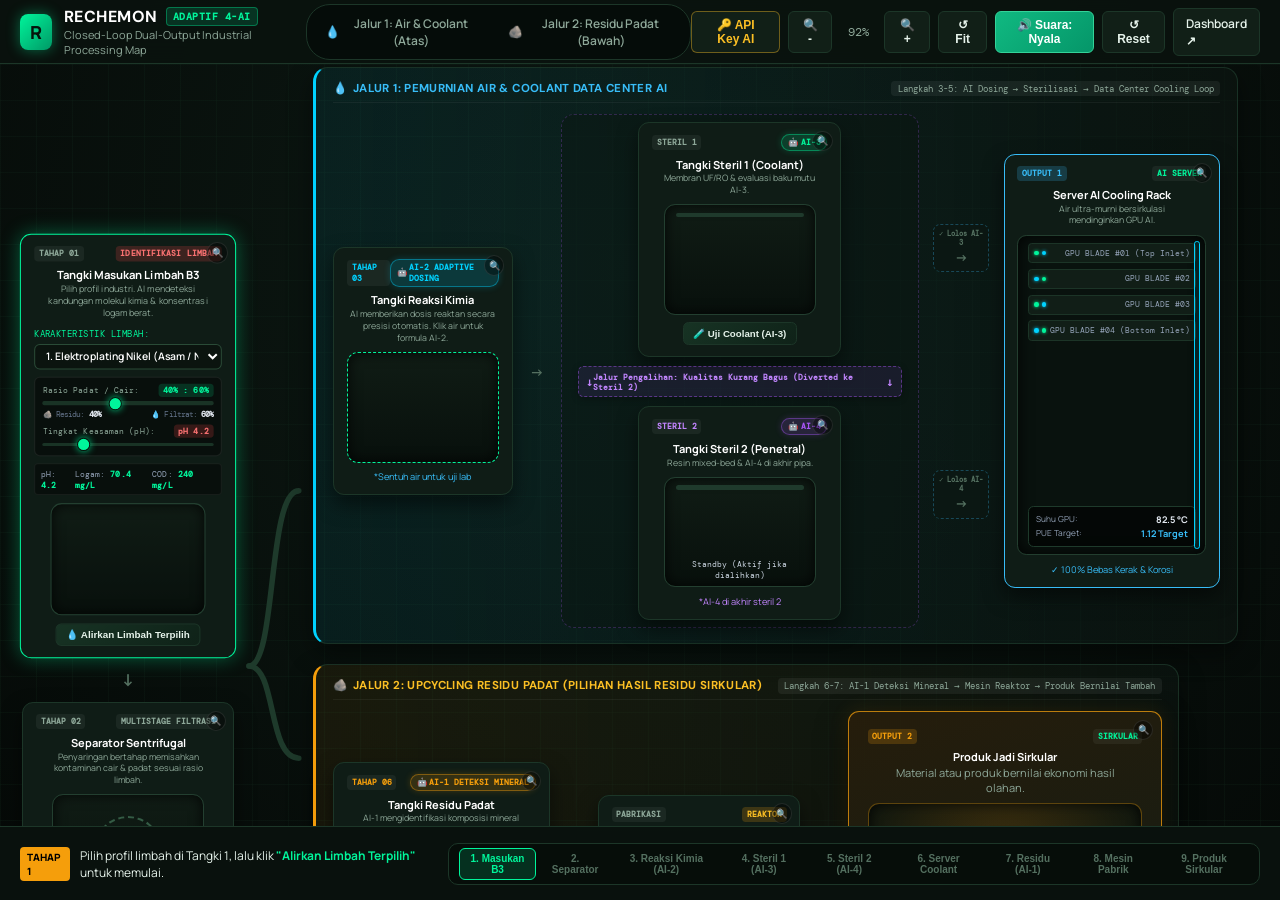
==== commit f77fb10d: "Add files via upload" ====
--- a/simulation.html
+++ b/simulation.html
@@ -41,13 +41,13 @@
       <!-- HUD Controls -->
       <div class="hud-actions">
         <button type="button" class="hud-btn" id="btnHudApiKey"
-          title="Atur API Key Google Gemini untuk Solusi AI Limbah"
+          title="Pilih dan tes API AI gratis untuk solusi limbah"
           style="color:#fbbf24; border-color:rgba(251,191,36,0.4);">🔑 API Key AI</button>
         <button type="button" class="hud-btn" id="btnZoomOut" title="Perkecil Tampilan (Zoom Out)">🔍 -</button>
         <span id="zoomDisplay"
           style="font-family:var(--font-mono); font-size:12px; color:var(--text-muted); min-width:36px; text-align:center;">100%</span>
         <button type="button" class="hud-btn" id="btnZoomIn" title="Perbesar Tampilan (Zoom In)">🔍 +</button>
-        <button type="button" class="hud-btn" id="btnZoomReset" title="Reset Zoom">↺ 100%</button>
+        <button type="button" class="hud-btn" id="btnZoomReset" title="Sesuaikan Alur dengan Lebar Halaman">↺ Fit</button>
         <button type="button" class="hud-btn btn-accent" id="btnToggleSound">🔊 Suara: Nyala</button>
         <button type="button" class="hud-btn" id="btnResetSim" title="Ulangi dari Awal">↺ Reset</button>
         <a href="index.html" class="hud-btn" style="text-decoration:none;">Dashboard ↗</a>
@@ -55,7 +55,8 @@
     </header>
 
     <!-- SCROLLABLE & ZOOMABLE PANORAMIC CANVAS -->
-    <main class="canvas-container" id="canvasContainer">
+    <main class="canvas-container" id="canvasContainer"
+      aria-label="Peta proses. Roda mouse menggulir atas dan bawah; Shift dengan roda mouse menggulir ke samping; seret kanvas untuk berpindah bebas.">
       <div class="panoramic-track" id="panoramicTrack">
 
         <!-- FLOWCHART BOARD -->
@@ -459,7 +460,7 @@
                 <div class="flow-arrow-connector" id="arrowMachineToProduct">→</div>
 
                 <!-- STATION 9: PRODUCT SHOWCASE -->
-                <section class="plant-unit" id="unitProductShowcase" style="border-color:#f59e0b; width:240px;">
+                <section class="plant-unit" id="unitProductShowcase" style="border-color:#f59e0b; width:340px;">
                   <button type="button" class="zoom-target-btn" title="Lihat Lebih Dekat">🔍</button>
                   <div class="unit-header">
                     <span class="unit-tag" style="background:rgba(245,158,11,0.2); color:#f59e0b;">OUTPUT 2</span>
@@ -468,13 +469,12 @@
                   <h2 class="unit-title">Produk Jadi Sirkular</h2>
                   <p class="unit-desc">Material atau produk bernilai ekonomi hasil olahan.</p>
 
-                  <div class="tank-vessel" style="background:#0a140f; padding:8px; justify-content:center;">
-                    <div id="productShowcaseContent" style="text-align:center;">
-                      <div style="font-size:24px; margin-bottom:4px;">🏢</div>
-                      <strong style="color:#fbbf24; font-size:11px; display:block;">Semen Ramah Lingkungan</strong>
-                      <span style="font-size:9px; color:#94a3b8; display:block; margin-top:2px;">Kuat Tekan 38.5
-                        MPa</span>
-                      <span style="font-size:9px; color:#00f59b;">TCLP Non-Toxic Pass</span>
+                  <div class="tank-vessel product-showcase-vessel">
+                    <div id="productShowcaseContent" class="product-showcase-content">
+                      <div class="product-showcase-icon">🏢</div>
+                      <strong class="product-showcase-name">Semen Ramah Lingkungan</strong>
+                      <span class="product-showcase-spec">Kuat Tekan 38.5 MPa</span>
+                      <span class="product-showcase-cert">TCLP Non-Toxic Pass</span>
                     </div>
                   </div>
 
@@ -760,6 +760,7 @@
           🚀 Alirkan Air Murni ke Server AI Cool Down →
         </button>
       </div>
+    </div>
       <!-- MODAL 5: RECHEMON AI SOLID WASTE ADVISOR (POWERED BY GEMINI) -->
       <div class="holo-modal-overlay" id="modalResidueAiSolver">
         <div class="holo-modal-card ai-solver-modal-card">
@@ -776,22 +777,27 @@
           <!-- API KEY SETTING BANNER -->
           <div class="ai-api-key-banner">
             <div class="key-status-row">
-              <span class="key-label">🔑 <strong>Google Gemini API Key:</strong></span>
+              <span class="key-label">🔑 <strong>API Key AI:</strong></span>
               <span class="key-status-badge" id="geminiKeyStatusBadge">Status: Siap (Expert Engine / API)</span>
             </div>
             <div class="key-input-row">
-              <input type="password" id="inputGeminiApiKey" class="api-key-input"
-                placeholder="Masukkan Gemini API Key (AIzaSy...) atau edit di file simulation.js">
+              <input type="password" id="inputGeminiApiKey" class="api-key-input" autocomplete="new-password"
+                placeholder="Pilih satu key gratis: Gemini, Groq, atau OpenRouter">
               <button type="button" class="api-key-btn" id="btnSaveApiKey">Simpan Key</button>
+              <button type="button" class="api-key-btn btn-test" id="btnTestApiKey">Tes Koneksi</button>
               <button type="button" class="api-key-btn btn-secondary" id="btnClearApiKey">Hapus</button>
             </div>
+            <div class="api-key-test-feedback" id="apiKeyTestFeedback" role="status" aria-live="polite" hidden></div>
+            <div class="key-hint">Masukkan API key langsung di kolom ini. Jangan kirim atau menaruh key di chat maupun file kode.</div>
             <div class="key-hint">
-              <strong style="color:#fbbf24;">Format API Key yang Didukung:</strong><br>
-              🟢 <code>AIzaSy...</code> → <strong>Google Gemini 2.0 Flash</strong> — <a href="https://aistudio.google.com/app/apikey" target="_blank" style="color:#38bdf8;">aistudio.google.com</a><br>
-              🟡 <code>sk-...</code> → <strong>OpenAI GPT-4o-mini</strong> — <a href="https://platform.openai.com/api-keys" target="_blank" style="color:#38bdf8;">platform.openai.com</a><br>
-              🔵 <code>sk-ant-...</code> → <strong>Anthropic Claude 3 Haiku</strong> — <a href="https://console.anthropic.com/keys" target="_blank" style="color:#38bdf8;">console.anthropic.com</a><br>
+              <strong style="color:#34d399;">Opsi API gratis (pilih satu key):</strong><br>
+              🟢 <code>AQ....</code> / <code>AIzaSy...</code> → <strong>Gemini 3.8 Flash · free tier</strong> — <a href="https://aistudio.google.com/app/apikey" target="_blank" rel="noopener noreferrer" style="color:#38bdf8;">Buat key Google AI Studio</a><br>
+              🟣 <code>gsk_...</code> → <strong>Groq GPT-OSS 20B · free plan</strong> — <a href="https://console.groq.com/keys" target="_blank" rel="noopener noreferrer" style="color:#38bdf8;">Buat key Groq</a><br>
+              🔵 <code>sk-or-v1-...</code> → <strong>OpenRouter Free Model Router</strong> — <a href="https://openrouter.ai/settings/keys" target="_blank" rel="noopener noreferrer" style="color:#38bdf8;">Buat key OpenRouter</a><br>
+              <em style="color:#94a3b8;">Aplikasi hanya menerima key dari tiga opsi gratis ini; key API berbayar tidak digunakan.</em><br>
               <em style="color:#64748b;">Tanpa key: sistem tetap berjalan menggunakan Kalkulasi Dinamis Lokal RECHEMON.</em>
             </div>
+            <div class="key-hint">Satu key aktif pada satu waktu; menyimpan key baru akan menggantinya. Key disimpan di browser pada perangkat ini. Free tier memiliki batas kuota. Google menyatakan konten dari tier gratis dapat digunakan untuk meningkatkan produk mereka; hindari data operasional yang rahasia. <a href="https://ai.google.dev/gemini-api/docs/pricing" target="_blank" rel="noopener noreferrer" style="color:#38bdf8;">Detail ketentuan Gemini</a>.</div>
           </div>
 
           <!-- WASTE PRESETS & PROMPT -->
@@ -799,7 +805,7 @@
             <label class="section-label">Pilih Karakteristik Limbah Non-Standar / Tidak Pantas Jadi Paving
               Block:</label>
             <div class="waste-preset-chips" id="wastePresetChips">
-              <button type="button" class="preset-chip active" data-preset="mercury_toxic">
+              <button type="button" class="preset-chip" data-preset="mercury_toxic">
                 ☣️ Sludge B3 Merkuri & Timbal Tinggi
               </button>
               <button type="button" class="preset-chip" data-preset="petro_tar">
@@ -819,6 +825,10 @@
             <div class="custom-prompt-container">
               <textarea id="aiWastePromptInput" rows="3" class="ai-waste-textarea"
                 placeholder="Deskripsikan karakteristik limbah Anda di sini... (contoh: Mengandung merkuri 50 mg/L, arsenik tinggi, tidak stabil jika dicetak menjadi paving block)"></textarea>
+              <div class="waste-prompt-toolbar">
+                <span class="key-hint">Isian awal mengikuti profil limbah yang dipilih di simulator.</span>
+                <button type="button" class="api-key-btn btn-secondary" id="btnUseWasteProfilePrompt">↻ Gunakan profil utama</button>
+              </div>
             </div>
 
             <button type="button" id="btnRunAiWasteAnalysis" class="modal-confirm-btn btn-ai-gradient"
@@ -854,7 +864,7 @@
         <div class="ai-thinking-body">
           <div class="ai-thinking-header-row">
             <span class="ai-thinking-title">AI SEDANG KALKULASI</span>
-            <span class="ai-thinking-provider-badge" id="aiThinkingProvider">⚡ Gemini 2.0 Flash</span>
+            <span class="ai-thinking-provider-badge" id="aiThinkingProvider">⚡ Gemini 3.8 Flash</span>
           </div>
           <div class="ai-thinking-msg" id="aiThinkingMsg">Menghitung solusi terbaik...</div>
           <div class="ai-thinking-dots">
@@ -871,4 +881,4 @@
     <script src="simulation.js"></script>
 </body>
 
-</html>+</html>
--- a/simulation.css
+++ b/simulation.css
@@ -215,7 +215,9 @@
   overflow-y: auto;
   cursor: grab;
   scroll-behavior: smooth;
+  overscroll-behavior: contain;
   touch-action: pan-x pan-y;
+  scrollbar-width: none;
   background-image: 
     linear-gradient(to right, rgba(20, 48, 33, 0.2) 1px, transparent 1px),
     linear-gradient(to bottom, rgba(20, 48, 33, 0.2) 1px, transparent 1px);
@@ -227,17 +229,7 @@
 }
 
 .canvas-container::-webkit-scrollbar {
-  height: 8px;
-  width: 8px;
-}
-
-.canvas-container::-webkit-scrollbar-track {
-  background: #09130e;
-}
-
-.canvas-container::-webkit-scrollbar-thumb {
-  background: linear-gradient(90deg, #163625, #00f59b, #00d2ff);
-  border-radius: 4px;
+  display: none;
 }
 
 /* Panoramic Track - Width hugs content strictly */
@@ -249,8 +241,7 @@
   display: inline-flex;
   align-items: center;
   padding: 16px 50px 20px 24px;
-  transition: transform 0.3s cubic-bezier(0.16, 1, 0.3, 1);
-  transform-origin: 0% 50%;
+  transform-origin: 0 0;
 }
 
 /* ==========================================================================
@@ -462,12 +453,17 @@
 .flowchart-branches {
   display: flex;
   flex-direction: column;
+  align-items: flex-start;
   gap: 22px;
+  width: max-content;
+  flex: 0 0 auto;
 }
 
 /* Branch Rows (Line 1: Water & Coolant, Line 2: Solid Residue) */
 .flowchart-branch-row {
   position: relative;
+  width: max-content;
+  flex: 0 0 auto;
   background: rgba(13, 23, 18, 0.7);
   border: 1px solid rgba(28, 54, 40, 0.85);
   border-radius: 16px;
@@ -519,6 +515,7 @@
   display: flex;
   align-items: center;
   gap: 16px;
+  width: max-content;
 }
 
 .water-units-line {
@@ -723,6 +720,150 @@
   border-color: var(--accent-bright-green);
   box-shadow: 0 0 20px rgba(0, 245, 155, 0.35);
   transform: scale(1.02);
+}
+
+/* Give the final solid-residue result enough room to read at normal zoom. */
+#unitProductShowcase {
+  width: 340px !important;
+  padding: 18px 20px;
+  border-color: rgba(245, 158, 11, 0.75) !important;
+  background: linear-gradient(160deg, rgba(39, 30, 12, 0.96), rgba(15, 28, 22, 0.98));
+  box-shadow: 0 14px 34px rgba(0, 0, 0, 0.55), 0 0 22px rgba(245, 158, 11, 0.12);
+}
+
+#unitProductShowcase .unit-desc {
+  max-width: 280px;
+  font-size: 12px;
+}
+
+#unitProductShowcase .product-showcase-vessel {
+  width: 100%;
+  min-height: 280px;
+  height: auto;
+  flex: 0 0 auto;
+  padding: 18px;
+  justify-content: center;
+  overflow: visible;
+  background: radial-gradient(circle at 50% 20%, rgba(245, 158, 11, 0.14), #0a140f 68%);
+  border-color: rgba(245, 158, 11, 0.35);
+}
+
+.product-showcase-content {
+  width: 100%;
+  flex: 0 0 auto;
+  text-align: center;
+}
+
+#productShowcaseContent > div {
+  font-size: 54px !important;
+  line-height: 1.1;
+  margin: 0 0 12px !important;
+}
+
+#productShowcaseContent > strong {
+  color: #fbbf24 !important;
+  font-size: 20px !important;
+  line-height: 1.3;
+}
+
+#productShowcaseContent > span {
+  font-size: 14px !important;
+  line-height: 1.5;
+}
+
+.product-showcase-icon {
+  font-size: 54px;
+  line-height: 1.1;
+  margin-bottom: 12px;
+  filter: drop-shadow(0 0 16px rgba(245, 158, 11, 0.25));
+}
+
+.product-showcase-name {
+  display: block;
+  color: #fbbf24;
+  font-size: 20px;
+  line-height: 1.3;
+  margin-bottom: 8px;
+}
+
+.product-showcase-spec,
+.product-showcase-cert {
+  display: block;
+  font-size: 14px;
+  line-height: 1.5;
+  margin-top: 7px;
+}
+
+.product-showcase-spec {
+  color: #cbd5e1;
+}
+
+.product-showcase-cert {
+  color: #34d399;
+  font-weight: 700;
+}
+
+.ai-custom-product-card {
+  display: flex;
+  flex-direction: column;
+  align-items: center;
+  gap: 10px;
+  width: 100%;
+  padding: 20px 16px;
+  text-align: center;
+  background: linear-gradient(145deg, rgba(0, 210, 255, 0.13), rgba(168, 85, 247, 0.14));
+  border: 1px solid rgba(0, 210, 255, 0.65);
+  border-radius: 14px;
+  box-shadow: 0 0 24px rgba(0, 210, 255, 0.14);
+}
+
+.ai-product-icon {
+  font-size: 52px;
+  line-height: 1;
+}
+
+.ai-product-badge {
+  color: #8df8dc;
+  background: rgba(0, 210, 255, 0.14);
+  border: 1px solid rgba(0, 210, 255, 0.3);
+  border-radius: 999px;
+  padding: 5px 10px;
+  font-size: 10px;
+  font-weight: 800;
+  letter-spacing: 0.04em;
+}
+
+.ai-product-name {
+  color: #fff;
+  font-size: 21px;
+  line-height: 1.3;
+}
+
+.ai-product-technology {
+  color: #7dd3fc;
+  font-size: 14px;
+  line-height: 1.45;
+}
+
+.ai-product-specs {
+  color: #d1d5db;
+  font-size: 14px;
+  line-height: 1.5;
+}
+
+.ai-product-cert {
+  color: #6ee7b7;
+  background: rgba(0, 245, 155, 0.08);
+  border: 1px solid rgba(0, 245, 155, 0.3);
+  border-radius: 8px;
+  padding: 7px 10px;
+  font-size: 12px;
+  line-height: 1.4;
+}
+
+#productFooterBadge {
+  font-size: 12px !important;
+  line-height: 1.4;
 }
 
 /* Unit Header */
@@ -1470,18 +1611,75 @@
   font-size: 9.5px;
   padding: 2px 6px;
   border-radius: 4px;
-  background: rgba(16, 185, 129, 0.15);
-  border: 1px solid rgba(16, 185, 129, 0.4);
-  color: #34d399;
+  background: rgba(148, 163, 184, 0.1);
+  border: 1px solid rgba(148, 163, 184, 0.3);
+  color: #cbd5e1;
+}
+
+.key-status-badge.is-saved {
+  background: rgba(56, 189, 248, 0.1);
+  border-color: rgba(56, 189, 248, 0.4);
+  color: #7dd3fc;
+}
+
+.key-status-badge.is-success {
+  background: rgba(16, 185, 129, 0.12);
+  border-color: rgba(16, 185, 129, 0.5);
+  color: #6ee7b7;
+}
+
+.key-status-badge.is-error {
+  background: rgba(244, 63, 94, 0.1);
+  border-color: rgba(244, 63, 94, 0.4);
+  color: #fda4af;
+}
+
+.key-status-row #geminiKeyStatusBadge {
+  max-width: 76%;
+  text-align: right;
+  overflow-wrap: anywhere;
+}
+
+.api-key-test-feedback {
+  border: 1px solid rgba(148, 163, 184, 0.25);
+  border-radius: 6px;
+  padding: 8px 10px;
+  color: #cbd5e1;
+  font-size: 10px;
+  line-height: 1.5;
+}
+
+.api-key-test-feedback[hidden] {
+  display: none;
+}
+
+.api-key-test-feedback.is-info {
+  background: rgba(56, 189, 248, 0.08);
+  border-color: rgba(56, 189, 248, 0.25);
+  color: #bae6fd;
+}
+
+.api-key-test-feedback.is-success {
+  background: rgba(16, 185, 129, 0.08);
+  border-color: rgba(16, 185, 129, 0.3);
+  color: #a7f3d0;
+}
+
+.api-key-test-feedback.is-error {
+  background: rgba(244, 63, 94, 0.08);
+  border-color: rgba(244, 63, 94, 0.3);
+  color: #fecdd3;
 }
 
 .key-input-row {
   display: flex;
+  flex-wrap: wrap;
   gap: 8px;
 }
 
 .api-key-input {
   flex: 1;
+  min-width: 200px;
   background: #090e17;
   border: 1px solid #334155;
   border-radius: 6px;
@@ -1511,6 +1709,19 @@
 
 .api-key-btn:hover {
   background: #6366f1;
+}
+
+.api-key-btn.btn-test {
+  background: #047857;
+}
+
+.api-key-btn.btn-test:hover {
+  background: #059669;
+}
+
+.api-key-btn:disabled {
+  opacity: 0.65;
+  cursor: wait;
 }
 
 .api-key-btn.btn-secondary {
@@ -1594,6 +1805,20 @@
 .ai-waste-textarea:focus {
   border-color: #818cf8;
   box-shadow: 0 0 8px rgba(129, 140, 248, 0.35);
+}
+
+.waste-prompt-toolbar {
+  display: flex;
+  align-items: center;
+  justify-content: space-between;
+  gap: 8px;
+  margin-top: 6px;
+}
+
+.waste-prompt-toolbar .api-key-btn {
+  flex: 0 0 auto;
+  padding: 5px 8px;
+  font-size: 9px;
 }
 
 .btn-ai-gradient {
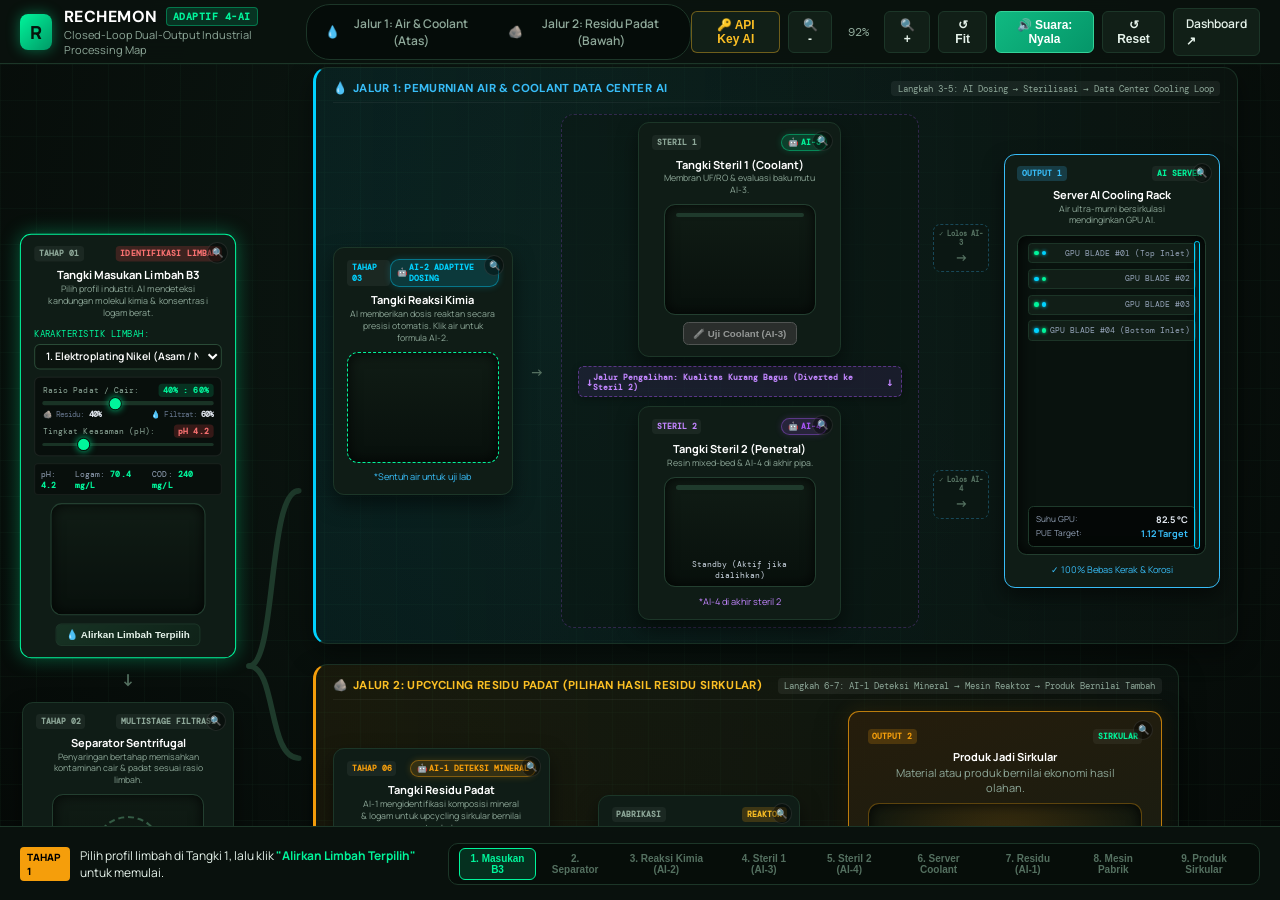
==== commit 3f7eb49d: "Add files via upload" ====
--- a/simulation.html
+++ b/simulation.html
@@ -251,7 +251,7 @@
                       </div>
                     </div>
 
-                    <button type="button" class="unit-action-btn" id="btnRecheckAI3">
+                    <button type="button" class="unit-action-btn" id="btnRecheckAI3" disabled>
                       🧪 Uji Coolant (AI-3)
                     </button>
                   </section>
@@ -418,14 +418,15 @@
                   </div>
 
                   <div style="display:flex; flex-direction:column; gap:6px; width:100%; margin-top:8px;">
-                    <button type="button" class="unit-action-btn" id="btnScanResidueManual"
+                    <button type="button" class="unit-action-btn" id="btnScanResidueManual" disabled
                       style="border-color:#f59e0b; width:100%; justify-content:center;">
-                      🔬 Pindai AI-1 (Material Konstruksi)
+                      🔬 Pindai AI-1 (Komposisi Residu)
                     </button>
-                    <button type="button" class="unit-action-btn btn-ai-special" id="btnOpenAiResidueSolver"
+                    <button type="button" class="unit-action-btn btn-ai-special" id="btnOpenAiResidueSolver" disabled
                       style="width:100%; justify-content:center;">
-                      ✨ Solusi AI (Limbah Non-Paving)
+                      ✨ Bandingkan Opsi Residu (AI)
                     </button>
+                    <small class="residue-route-hint" id="residueRouteHint">Selesaikan pemisahan terlebih dahulu agar residu tersedia.</small>
                   </div>
                 </section>
 
@@ -563,48 +564,49 @@
 
         <!-- Product Choices for Jury -->
         <div class="product-options-grid" id="productOptionsGrid">
-          <div class="product-option-card selected" data-product="semen" id="cardOptSemen">
+          <button type="button" class="product-option-card selected" data-product="semen" id="cardOptSemen">
             <span class="icon">🏢</span>
             <strong id="optTitleSemen">Semen Hijau</strong>
             <small id="optDescSemen">Green Geopolymer Cement</small>
             <span class="opt-rec-badge" id="badgeOptSemen"
               style="display:none; font-size:8px; color:#fbbf24; background:rgba(251,191,36,0.15); border:1px solid #fbbf24; border-radius:3px; padding:1px 4px; margin-top:3px;">★
               AI REKOMENDASI</span>
-          </div>
-          <div class="product-option-card" data-product="bata" id="cardOptBata">
+            <span class="product-option-disabled-label" hidden>Tidak dipilih untuk alur ini</span>
+          </button>
+          <button type="button" class="product-option-card" data-product="bata" id="cardOptBata" disabled>
             <span class="icon">🧱</span>
             <strong id="optTitleBata">Batu Bata</strong>
             <small id="optDescBata">Interlocking Eco-Brick</small>
             <span class="opt-rec-badge" id="badgeOptBata"
               style="display:none; font-size:8px; color:#fbbf24; background:rgba(251,191,36,0.15); border:1px solid #fbbf24; border-radius:3px; padding:1px 4px; margin-top:3px;">★
               AI REKOMENDASI</span>
-          </div>
-          <div class="product-option-card" data-product="kerikil" id="cardOptKerikil">
+            <span class="product-option-disabled-label">Tidak dipilih untuk alur ini</span>
+          </button>
+          <button type="button" class="product-option-card" data-product="kerikil" id="cardOptKerikil" disabled>
             <span class="icon">🛣️</span>
             <strong id="optTitleKerikil">Kerikil / Paving</strong>
             <small id="optDescKerikil">Lightweight Aggregate</small>
             <span class="opt-rec-badge" id="badgeOptKerikil"
               style="display:none; font-size:8px; color:#fbbf24; background:rgba(251,191,36,0.15); border:1px solid #fbbf24; border-radius:3px; padding:1px 4px; margin-top:3px;">★
               AI REKOMENDASI</span>
-          </div>
-        </div>
-
-        <!-- SPECIAL AI ADVISOR CALLOUT FOR NON-STANDARD / HAZARDOUS WASTE -->
+            <span class="product-option-disabled-label">Tidak dipilih untuk alur ini</span>
+          </button>
+        </div>
+
+        <!-- AI ADVISOR CALLOUT -->
         <div class="ai-special-advisor-callout">
           <div style="display:flex; align-items:center; gap:8px;">
             <span style="font-size:20px;">💡</span>
             <div>
-              <strong style="color:#fbbf24; font-size:11px;">Limbah Tidak Pantas untuk Pavement Block atau
-                Semen?</strong>
+              <strong style="color:#fbbf24; font-size:11px;">Perlu mengevaluasi residu padat?</strong>
               <p style="color:#cbd5e1; font-size:10px; margin-top:2px;">
-                Jika limbah sangat beracun (gagal TCLP) atau memiliki matriks kimia yang merusak beton, konsultasikan
-                dengan AI untuk rekomendasi pengolahan alternatif terbaik (BAT).
+                AI akan menilai data yang tersedia, mempertimbangkan pemanfaatan dan pengolahan, serta menyatakan bila data belum cukup.
               </p>
             </div>
           </div>
           <button type="button" class="unit-action-btn btn-ai-special" id="btnOpenAiFromModalAI1"
             style="margin-top:6px; width:100%; justify-content:center;">
-            ✨ Buka Konsultan AI Solusi Limbah B3 ↗
+            ✨ Buka Konsultan AI Evaluasi Residu ↗
           </button>
         </div>
 
@@ -698,19 +700,20 @@
           <p id="ai3ExplanationText">
             <strong>Simulasi Keputusan untuk Juri:</strong><br>
             AI-3 mengevaluasi apakah air langsung memenuhi spesifikasi pendingin server AI atau membutuhkan penetralan
-            lanjutan di Tangki 4.
+            lanjutan di Tangki 4. Setelah evaluasi, hanya jalur yang sesuai hasil yang dapat dipilih.
           </p>
         </div>
 
         <div style="display:flex; gap:12px; margin-top:20px;">
-          <button type="button" class="modal-confirm-btn" id="btnAI3Pass" style="flex:1;">
+          <button type="button" class="modal-confirm-btn ai3-decision-btn" id="btnAI3Pass" style="flex:1;" disabled>
             ✓ Simulasi 1: Lolos Standar (Langsung ke Cool Down)
           </button>
-          <button type="button" class="modal-confirm-btn" id="btnAI3Fail"
-            style="flex:1; background:linear-gradient(135deg, #a855f7, #7e22ce); color:#fff;">
+          <button type="button" class="modal-confirm-btn ai3-decision-btn" id="btnAI3Fail"
+            style="flex:1; background:linear-gradient(135deg, #a855f7, #7e22ce); color:#fff;" disabled>
             ⚠️ Simulasi 2: Belum Layak (Lanjut ke Tangki 4 & AI-4)
           </button>
         </div>
+        <p class="decision-availability-note">Pilihan abu-abu tidak sesuai hasil AI-3 dan tidak dapat dipilih.</p>
       </div>
     </div>
 
@@ -767,9 +770,9 @@
           <div class="modal-header">
             <div>
               <span class="modal-badge badge-ai-gradient">
-                ✨ RECHEMON INDUSTRIAL HAZARDOUS WASTE AI ADVISOR
+                ✨ RECHEMON INDUSTRIAL MATERIAL EVALUATOR
               </span>
-              <h3 class="modal-title">Konsultan AI Cerdas: Solusi Karakteristik Limbah Non-Standar</h3>
+              <h3 class="modal-title">Konsultan AI: Evaluasi Material Residu</h3>
             </div>
             <button type="button" class="modal-close-btn" title="Tutup">✕</button>
           </div>
@@ -778,7 +781,7 @@
           <div class="ai-api-key-banner">
             <div class="key-status-row">
               <span class="key-label">🔑 <strong>API Key AI:</strong></span>
-              <span class="key-status-badge" id="geminiKeyStatusBadge">Status: Siap (Expert Engine / API)</span>
+              <span class="key-status-badge" id="geminiKeyStatusBadge">API belum dipasang · analisis AI belum tersedia</span>
             </div>
             <div class="key-input-row">
               <input type="password" id="inputGeminiApiKey" class="api-key-input" autocomplete="new-password"
@@ -795,15 +798,14 @@
               🟣 <code>gsk_...</code> → <strong>Groq GPT-OSS 20B · free plan</strong> — <a href="https://console.groq.com/keys" target="_blank" rel="noopener noreferrer" style="color:#38bdf8;">Buat key Groq</a><br>
               🔵 <code>sk-or-v1-...</code> → <strong>OpenRouter Free Model Router</strong> — <a href="https://openrouter.ai/settings/keys" target="_blank" rel="noopener noreferrer" style="color:#38bdf8;">Buat key OpenRouter</a><br>
               <em style="color:#94a3b8;">Aplikasi hanya menerima key dari tiga opsi gratis ini; key API berbayar tidak digunakan.</em><br>
-              <em style="color:#64748b;">Tanpa key: sistem tetap berjalan menggunakan Kalkulasi Dinamis Lokal RECHEMON.</em>
+              <em style="color:#64748b;">Tanpa key, simulasi proses tetap berjalan; analisis pada konsultan ini memerlukan API key dan tidak akan menampilkan jawaban buatan lokal sebagai hasil AI.</em>
             </div>
             <div class="key-hint">Satu key aktif pada satu waktu; menyimpan key baru akan menggantinya. Key disimpan di browser pada perangkat ini. Free tier memiliki batas kuota. Google menyatakan konten dari tier gratis dapat digunakan untuk meningkatkan produk mereka; hindari data operasional yang rahasia. <a href="https://ai.google.dev/gemini-api/docs/pricing" target="_blank" rel="noopener noreferrer" style="color:#38bdf8;">Detail ketentuan Gemini</a>.</div>
           </div>
 
           <!-- WASTE PRESETS & PROMPT -->
           <div class="ai-input-section">
-            <label class="section-label">Pilih Karakteristik Limbah Non-Standar / Tidak Pantas Jadi Paving
-              Block:</label>
+            <label class="section-label">Masukkan karakteristik material atau limbah yang akan dievaluasi:</label>
             <div class="waste-preset-chips" id="wastePresetChips">
               <button type="button" class="preset-chip" data-preset="mercury_toxic">
                 ☣️ Sludge B3 Merkuri & Timbal Tinggi
@@ -815,25 +817,39 @@
                 🧪 Spent Acid Pekat & Garam Sulfat Korosif
               </button>
               <button type="button" class="preset-chip" data-preset="dioxin_flyash">
-                🌫️ Fly Ash Insinerator Toksisitas Tinggi
+                🌫️ Fly Ash Insinerator Medis
               </button>
               <button type="button" class="preset-chip" data-preset="custom">
                 ⚙️ Ketik Bebas / Karakteristik Sendiri
               </button>
             </div>
 
+            <div class="ai-evaluation-focus">
+              <label class="section-label" for="aiEvaluationFocus">Fokus evaluasi (opsional):</label>
+              <select id="aiEvaluationFocus" class="ai-focus-select">
+                <option value="balanced">Netral — bandingkan semua opsi</option>
+                <option value="material">Pemulihan material dan logam</option>
+                <option value="construction">Kelayakan bahan konstruksi</option>
+                <option value="energy">Pemulihan energi</option>
+                <option value="risk">Pengurangan bahaya dan risiko</option>
+                <option value="operations">Biaya, kebutuhan proses, dan kemudahan operasi</option>
+              </select>
+              <span class="key-hint">Fokus hanya mengatur prioritas perbandingan; AI tetap diminta menampilkan alternatif dan keterbatasannya.</span>
+            </div>
+
             <div class="custom-prompt-container">
               <textarea id="aiWastePromptInput" rows="3" class="ai-waste-textarea"
-                placeholder="Deskripsikan karakteristik limbah Anda di sini... (contoh: Mengandung merkuri 50 mg/L, arsenik tinggi, tidak stabil jika dicetak menjadi paving block)"></textarea>
+                placeholder="Tuliskan komposisi dan data yang diketahui. Hindari menyimpulkan kelayakan sebelum evaluasi."></textarea>
               <div class="waste-prompt-toolbar">
                 <span class="key-hint">Isian awal mengikuti profil limbah yang dipilih di simulator.</span>
                 <button type="button" class="api-key-btn btn-secondary" id="btnUseWasteProfilePrompt">↻ Gunakan profil utama</button>
               </div>
+              <div class="key-hint ai-data-search-note">AI akan menyarankan data atau uji yang paling menentukan. Saran ini bukan pencarian web langsung atau hasil laboratorium.</div>
             </div>
 
             <button type="button" id="btnRunAiWasteAnalysis" class="modal-confirm-btn btn-ai-gradient"
               style="margin-top:10px;">
-              ✨ Analisis Solusi Terbaik dengan AI
+              ✨ Evaluasi Material dengan AI
             </button>
           </div>
 
@@ -841,7 +857,7 @@
           <div class="ai-results-container" id="aiResultsContainer" style="display:none; margin-top:14px;">
             <div class="ai-results-loading" id="aiResultsLoading" style="display:none;">
               <div class="pulse-loader"></div>
-              <span>Menghubungi AI & Menganalisis Karakteristik Matriks Limbah...</span>
+              <span>Menghubungi model AI & mengevaluasi data material...</span>
             </div>
 
             <div class="ai-results-content" id="aiResultsContent">
--- a/simulation.css
+++ b/simulation.css
@@ -1172,8 +1172,35 @@
 }
 
 .unit-action-btn:disabled {
-  opacity: 0.4;
+  background: #30363b !important;
+  border-color: #626b73 !important;
+  box-shadow: none !important;
+  color: #c3c9ce !important;
+  filter: grayscale(1);
+  opacity: 0.72;
   cursor: not-allowed;
+}
+
+.unit-action-btn:disabled:hover {
+  background: #30363b !important;
+  border-color: #626b73 !important;
+  box-shadow: none !important;
+  color: #c3c9ce !important;
+  transform: none;
+}
+
+.unit-action-btn.residue-route-selected {
+  border-color: #34d399 !important;
+  background: linear-gradient(135deg, #064e3b, #065f46) !important;
+  color: #ecfdf5 !important;
+  box-shadow: 0 0 10px rgba(52, 211, 153, 0.3);
+}
+
+.residue-route-hint {
+  color: #c0c7ce;
+  font-size: 9px;
+  line-height: 1.4;
+  text-align: center;
 }
 
 /* Look Closer Button */
@@ -1401,16 +1428,20 @@
 }
 
 .product-option-card {
+  appearance: none;
+  width: 100%;
   background: rgba(20, 36, 27, 0.7);
   border: 2px solid var(--border-subtle);
   border-radius: 8px;
   padding: 8px 6px;
   text-align: center;
+  color: var(--text-main);
+  font-family: var(--font-sans);
   cursor: pointer;
   transition: all 0.2s ease;
 }
 
-.product-option-card:hover {
+.product-option-card:hover:not(:disabled) {
   border-color: rgba(0, 245, 155, 0.5);
   background: rgba(26, 48, 36, 0.8);
 }
@@ -1436,6 +1467,69 @@
 .product-option-card small {
   font-size: 8.5px;
   color: var(--text-muted);
+}
+
+.product-option-card:disabled,
+.product-option-card.unavailable {
+  background: #252b2f !important;
+  border-color: #505960 !important;
+  box-shadow: none !important;
+  color: #a7afb7 !important;
+  cursor: not-allowed;
+  filter: grayscale(1);
+  opacity: 0.62;
+}
+
+.product-option-card:disabled strong,
+.product-option-card:disabled small,
+.product-option-card:disabled .icon,
+.product-option-card.unavailable strong,
+.product-option-card.unavailable small,
+.product-option-card.unavailable .icon {
+  color: #a7afb7 !important;
+}
+
+.product-option-disabled-label {
+  display: block;
+  margin-top: 5px;
+  color: #c0c7ce;
+  font-size: 8px;
+  font-weight: 700;
+  line-height: 1.25;
+}
+
+.product-option-disabled-label[hidden] {
+  display: none;
+}
+
+.ai3-decision-btn:disabled,
+.ai3-decision-btn.is-route-unavailable {
+  background: #30363b !important;
+  border: 1px solid #626b73 !important;
+  box-shadow: none !important;
+  color: #c3c9ce !important;
+  cursor: not-allowed;
+  filter: grayscale(1);
+  opacity: 0.72;
+  transform: none !important;
+}
+
+.ai3-decision-btn:disabled:hover,
+.ai3-decision-btn.is-route-unavailable:hover {
+  box-shadow: none !important;
+  transform: none !important;
+}
+
+.ai3-decision-btn.is-route-active {
+  border: 1px solid rgba(255, 255, 255, 0.55);
+}
+
+.decision-availability-note {
+  margin-top: 8px;
+  color: #aeb7bf;
+  font-size: 10px;
+  line-height: 1.4;
+  text-align: center;
 }
 
 .modal-confirm-btn {
@@ -1583,7 +1677,7 @@
 }
 
 .ai-solver-modal-card {
-  max-width: 680px;
+  max-width: 900px;
   max-height: 88vh;
   overflow-y: auto;
 }
@@ -1760,6 +1854,50 @@
   flex-wrap: wrap;
   gap: 6px;
   margin-bottom: 10px;
+}
+
+.ai-evaluation-focus {
+  display: grid;
+  gap: 4px;
+  padding: 10px;
+  margin: 0 0 10px;
+  border: 1px solid rgba(129, 140, 248, 0.26);
+  border-radius: 9px;
+  background: rgba(49, 46, 129, 0.12);
+}
+
+.ai-evaluation-focus .section-label {
+  margin-bottom: 0;
+  color: #c4b5fd;
+}
+
+.ai-focus-select {
+  width: 100%;
+  min-height: 36px;
+  padding: 7px 10px;
+  color: #e2e8f0;
+  background: #09120e;
+  border: 1px solid #35465c;
+  border-radius: 7px;
+  font: 600 11px var(--font-sans);
+  outline: none;
+}
+
+.ai-focus-select:focus {
+  border-color: #818cf8;
+  box-shadow: 0 0 8px rgba(129, 140, 248, 0.3);
+}
+
+.ai-focus-select option {
+  color: #e2e8f0;
+  background: #0d1a14;
+}
+
+.ai-data-search-note {
+  display: block;
+  margin-top: 7px;
+  color: #94a3b8;
+  line-height: 1.45;
 }
 
 .preset-chip {
@@ -1864,8 +2002,278 @@
   display: flex;
   flex-direction: column;
   gap: 10px;
-  max-height: 320px;
+  max-height: min(56vh, 640px);
   overflow-y: auto;
+}
+
+.ai-results-heading,
+.ai-assessment-meta,
+.ai-option-heading,
+.ai-option-route,
+.ai-results-section-title {
+  display: flex;
+  align-items: center;
+  justify-content: space-between;
+  gap: 10px;
+}
+
+.ai-results-heading {
+  padding-bottom: 9px;
+  border-bottom: 1px solid rgba(0, 210, 255, 0.22);
+  color: #fff;
+  font-size: 13px;
+}
+
+.ai-results-caveat {
+  margin: 0;
+  color: #fcd34d;
+  font-size: 10px;
+  line-height: 1.5;
+}
+
+.ai-assessment-summary,
+.ai-critical-data,
+.ai-uncertainty {
+  padding: 11px;
+  border: 1px solid rgba(148, 163, 184, 0.24);
+  border-radius: 9px;
+  background: rgba(15, 23, 42, 0.54);
+}
+
+.ai-assessment-meta {
+  justify-content: flex-start;
+  flex-wrap: wrap;
+  color: #94a3b8;
+  font-size: 10px;
+}
+
+.ai-assessment-meta strong {
+  color: #e2e8f0;
+}
+
+.ai-option-status {
+  display: inline-flex;
+  flex: 0 0 auto;
+  align-items: center;
+  padding: 3px 7px;
+  border: 1px solid;
+  border-radius: 999px;
+  background: rgba(2, 6, 23, 0.48);
+  font-size: 9px;
+  line-height: 1.25;
+}
+
+.ai-focus-summary {
+  margin-top: 8px;
+  color: #a5b4fc;
+  font-size: 10px;
+}
+
+.ai-assessment-summary > p,
+.ai-uncertainty p {
+  margin: 5px 0 0;
+  color: #cbd5e1;
+  font-size: 11px;
+  line-height: 1.5;
+}
+
+.ai-results-section-title {
+  margin-bottom: 8px;
+  color: #e2e8f0;
+  font-size: 11px;
+  font-weight: 700;
+}
+
+.ai-results-section-title span {
+  color: #94a3b8;
+  font-size: 9px;
+  font-weight: 500;
+}
+
+.ai-options-grid {
+  display: grid;
+  grid-template-columns: repeat(2, minmax(0, 1fr));
+  gap: 9px;
+}
+
+.ai-option-card {
+  min-width: 0;
+  padding: 11px;
+  border: 1px solid rgba(0, 210, 255, 0.28);
+  border-radius: 9px;
+  background: linear-gradient(145deg, rgba(8, 30, 27, 0.9), rgba(15, 23, 42, 0.7));
+  color: #f1f5f9;
+}
+
+.ai-option-heading {
+  align-items: flex-start;
+  margin-bottom: 8px;
+}
+
+.ai-option-heading > div {
+  min-width: 0;
+}
+
+.ai-option-index {
+  color: #38bdf8;
+  font: 700 9px var(--font-mono);
+  letter-spacing: 0.06em;
+}
+
+.ai-option-heading h4 {
+  margin: 3px 0 0;
+  color: #f8fafc;
+  font-size: 12px;
+  line-height: 1.35;
+}
+
+.ai-option-route {
+  align-items: flex-start;
+  justify-content: flex-start;
+  margin-top: 5px;
+  color: #e2e8f0;
+  font-size: 10px;
+  line-height: 1.45;
+}
+
+.ai-option-route strong {
+  flex: 0 0 68px;
+  color: #a5f3fc;
+}
+
+.ai-option-route span {
+  min-width: 0;
+  color: #e2e8f0;
+}
+
+.ai-option-basis,
+.ai-option-outcome p,
+.ai-option-data p {
+  margin: 8px 0 0;
+  color: #e2e8f0;
+  font-size: 10px;
+  line-height: 1.45;
+}
+
+.ai-option-columns {
+  display: grid;
+  grid-template-columns: repeat(2, minmax(0, 1fr));
+  gap: 7px;
+  margin-top: 9px;
+}
+
+.ai-option-columns > div,
+.ai-option-outcome,
+.ai-option-data {
+  padding: 7px;
+  border-radius: 7px;
+  background: rgba(2, 6, 23, 0.56);
+  border: 1px solid rgba(148, 163, 184, 0.14);
+}
+
+.ai-option-columns strong,
+.ai-option-outcome strong,
+.ai-option-data strong,
+.ai-uncertainty strong {
+  color: #a7f3d0;
+  font-size: 10px;
+}
+
+.ai-option-columns p {
+  margin: 4px 0 0;
+  color: #f1f5f9;
+  font-size: 10px;
+  line-height: 1.45;
+}
+
+.ai-option-outcome,
+.ai-option-data {
+  margin-top: 7px;
+}
+
+.btn-ai-option-simulate {
+  width: 100%;
+  margin-top: 9px;
+  padding: 9px 10px;
+  border: 1px solid #34d399;
+  border-radius: 7px;
+  background: linear-gradient(135deg, #064e3b, #065f46);
+  color: #ecfdf5;
+  font: 800 10px var(--font-sans);
+  text-shadow: 0 1px 2px rgba(0, 0, 0, 0.55);
+  cursor: pointer;
+  transition: background 0.18s ease, border-color 0.18s ease, box-shadow 0.18s ease, transform 0.18s ease;
+}
+
+.btn-ai-option-simulate:hover {
+  background: linear-gradient(135deg, #047857, #059669);
+  border-color: #6ee7b7;
+  color: #ffffff;
+  box-shadow: 0 0 14px rgba(52, 211, 153, 0.28);
+  transform: translateY(-1px);
+}
+
+.btn-ai-option-simulate:focus-visible {
+  outline: 2px solid #a7f3d0;
+  outline-offset: 2px;
+}
+
+.ai-option-pending {
+  display: block;
+  margin-top: 9px;
+  color: #fcd34d;
+  font-size: 9px;
+  line-height: 1.4;
+}
+
+.ai-critical-data ol {
+  display: grid;
+  gap: 8px;
+  margin: 0;
+  padding-left: 20px;
+}
+
+.ai-critical-data-item {
+  padding-left: 2px;
+  color: #cbd5e1;
+  font-size: 10px;
+  line-height: 1.45;
+}
+
+.ai-critical-data-item strong,
+.ai-critical-data-item span,
+.ai-critical-data-item small {
+  display: block;
+}
+
+.ai-critical-data-item strong {
+  color: #6ee7b7;
+}
+
+.ai-critical-data-item small {
+  margin-top: 3px;
+  color: #94a3b8;
+  font-size: 9px;
+}
+
+@media (max-width: 680px) {
+  .ai-solver-modal-card {
+    width: 96%;
+    max-height: 94vh;
+    padding: 16px;
+  }
+
+  .ai-options-grid {
+    grid-template-columns: 1fr;
+  }
+
+  .ai-option-columns {
+    grid-template-columns: 1fr;
+  }
+
+  .ai-results-content {
+    max-height: none;
+  }
 }
 
 /* ==========================================================================
